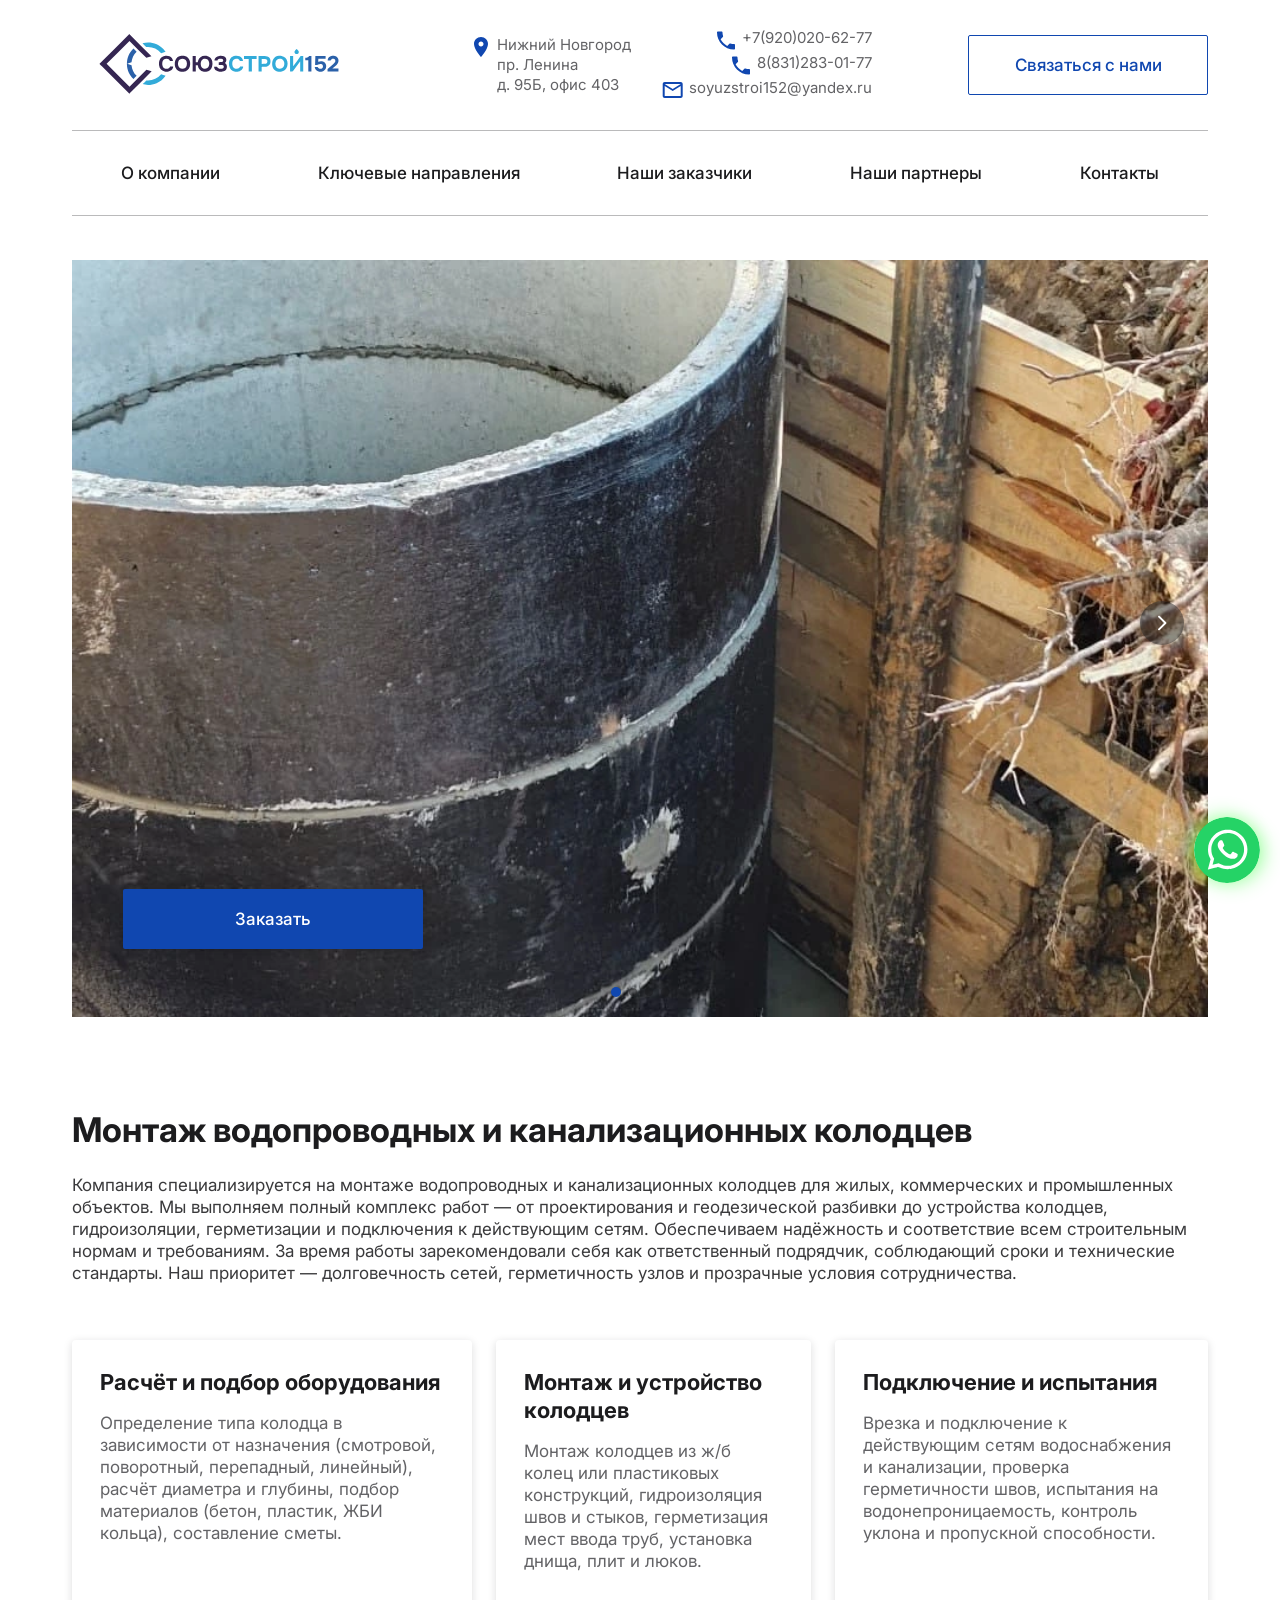
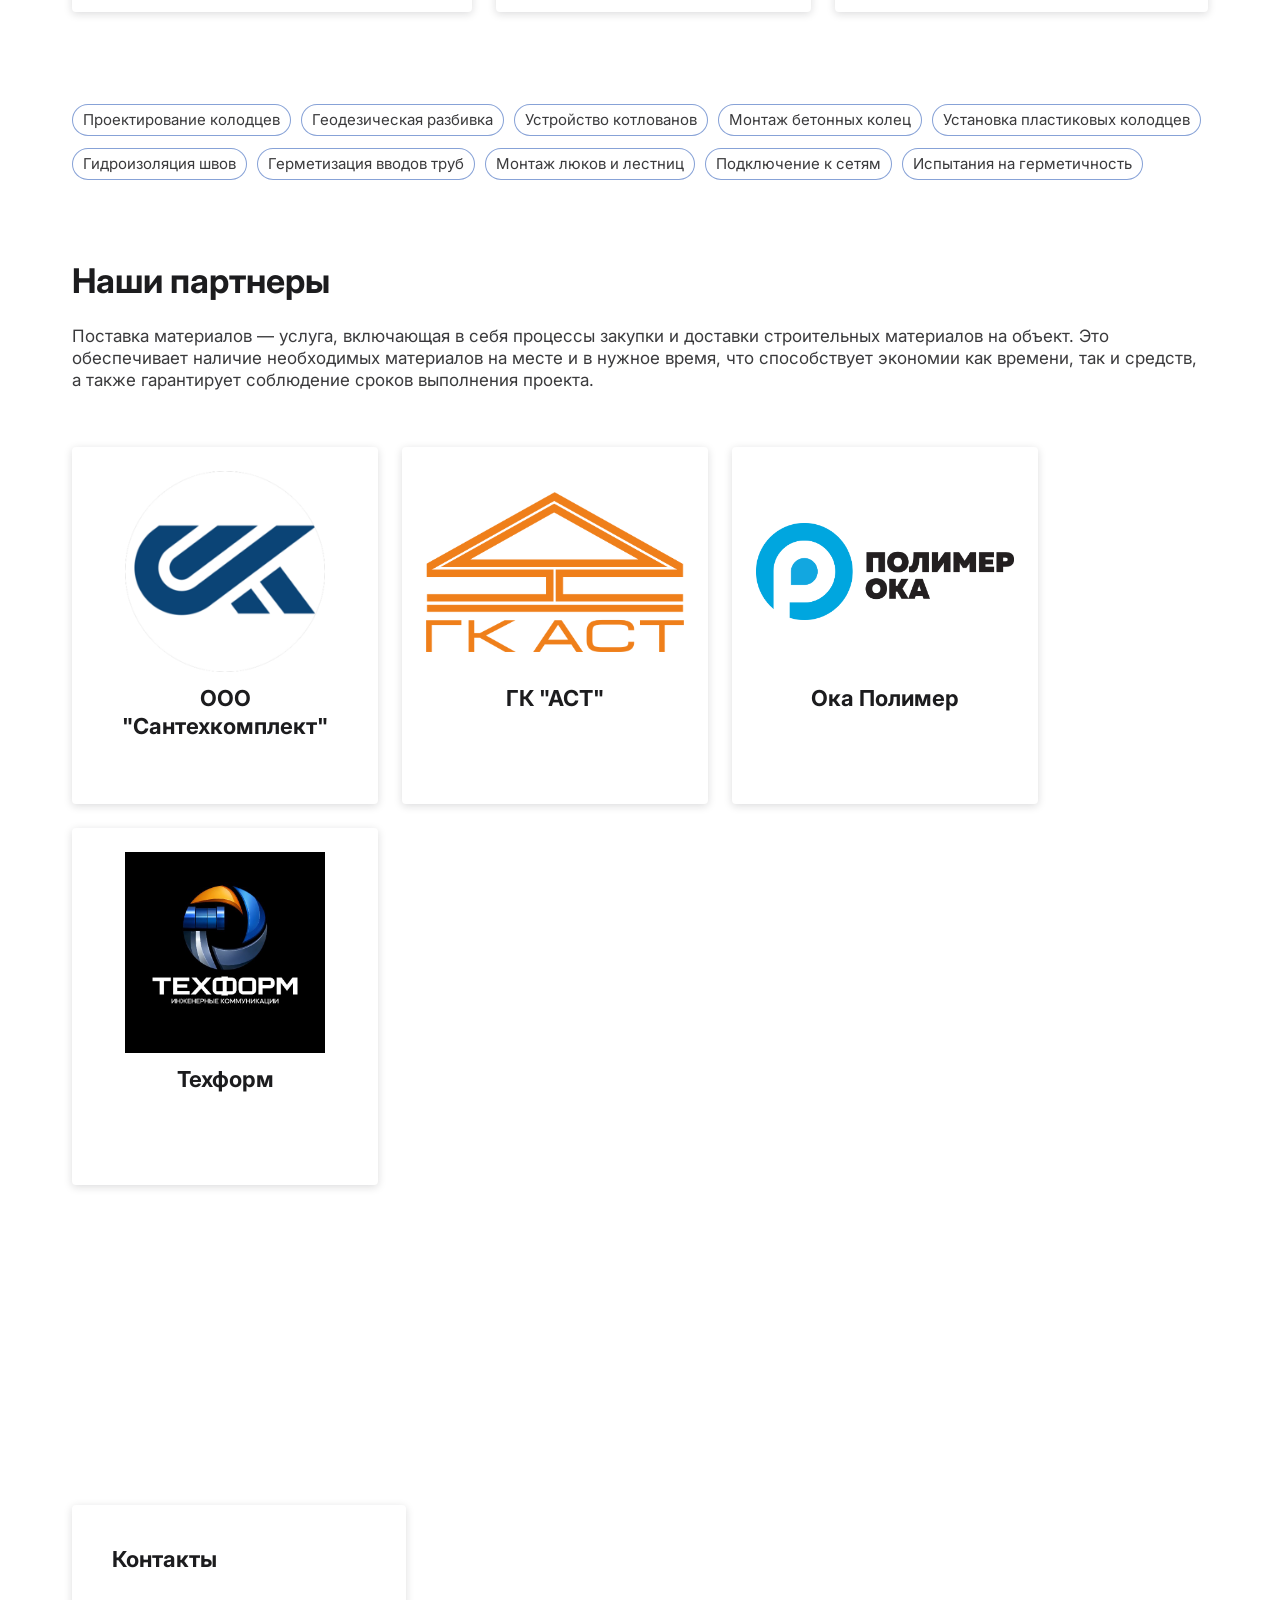
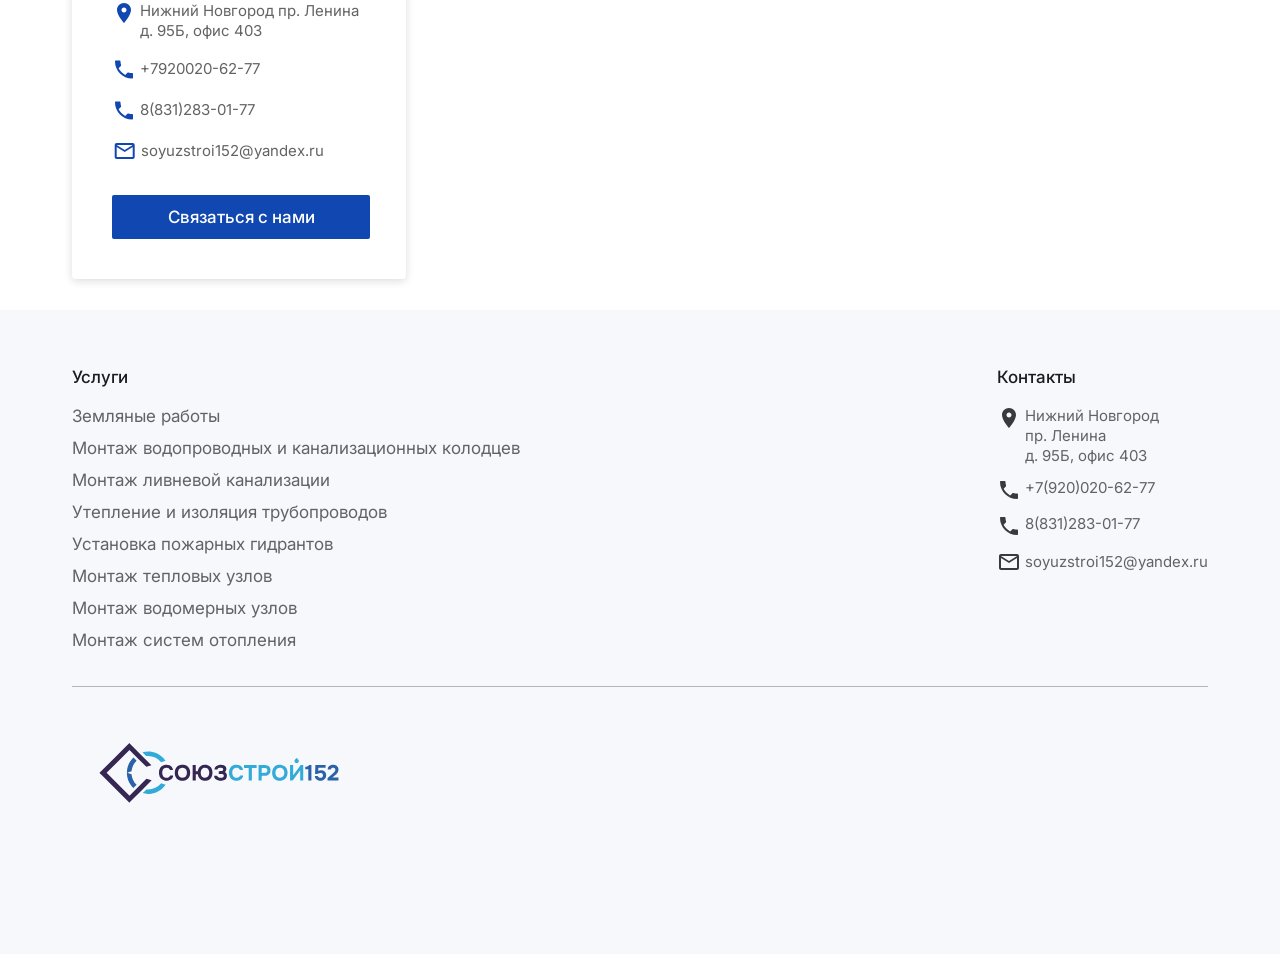
==== montazh-kolodtsev.html @ d40803de "add montazh-kolodtsev page" ====
<!DOCTYPE html>
<html lang="ru">

<head>
   <meta charset="UTF-8">
    <meta name="viewport" content="width=device-width, initial-scale=1, maximum-scale=1">
    <meta name="format-detection" content="telephone=no">

    <!-- Primary Meta Tags (для поисковых систем) -->
   <title>СоюзСтрой152 | Монтаж канализационных колодцев в Нижнем Новгороде</title>
    <meta name="description" content="Профессиональный монтаж канализационных колодцев в Нижнем Новгороде. Смотровые, поворотные, перепадные, линейные колодцы. Бетонные, пластиковые, ЖБИ изделия. Гидроизоляция, герметизация, подключение к наружной канализации. Работаем с частными и промышленными объектами. +7(920)020-62-77">    
    <meta name="robots" content="index, follow">
    <meta name="author" content="СоюзСтрой152">
    <!-- Open Graph Meta Tags -->
   <meta property="og:title" content="СоюзСтрой152 | Монтаж канализационных колодцев в Нижнем Новгороде">
    <meta property="og:description" content="Профессиональный монтаж канализационных колодцев в Нижнем Новгороде. Смотровые, поворотные, перепадные, линейные колодцы. Бетонные, пластиковые, ЖБИ изделия. Гидроизоляция, герметизация, подключение к наружной канализации. Работаем с частными и промышленными объектами. +7(920)020-62-77">    
    <meta name="robots" content="index, follow">
    <meta property="og:image" content="https://www.soyuzstroi152.ru/assets/banners/Banner7.webp">
    <meta property="og:image:alt" content="СоюзСтрой152 - Монтаж канализационных колодцев в Нижнем Новгороде">
    <meta property="og:url" content="https://www.soyuzstroi152.ru">
    <meta property="og:type" content="website">
    <meta property="og:site_name" content="СоюзСтрой152">
    <link rel="icon" href="favicon-32x32.ico" type="image/x-icon">
    <link rel="shortcut icon" href="favicon-32x32.ico" type="image/x-icon">
    <!-- Twitter Card Tags -->
    <meta name="twitter:card" content="summary_large_image">
    <meta name="twitter:title" content="СоюзСтрой152">
    <meta name="twitter:description"
        content="Профессиональный монтаж канализационных колодцев в Нижнем Новгороде. Смотровые, поворотные, перепадные, линейные колодцы. Бетонные, пластиковые, ЖБИ изделия. Гидроизоляция, герметизация, подключение к наружной канализации. Работаем с частными и промышленными объектами. +7(920)020-62-77">    
    <meta name="robots" content="index, follow">
    <meta name="twitter:image" content="https://www.soyuzstroi152.ru/assets/banners/Banner7.webp">
    <meta name="twitter:url" content="https://www.soyuzstroi152.ru">
    <!-- Yandex.Metrika counter -->
    <script type="text/javascript">
        (function(m,e,t,r,i,k,a){
            m[i]=m[i]||function(){(m[i].a=m[i].a||[]).push(arguments)};
            m[i].l=1*new Date();
            for (var j = 0; j < document.scripts.length; j++) {if (document.scripts[j].src === r) { return; }}
            k=e.createElement(t),a=e.getElementsByTagName(t)[0],k.async=1,k.src=r,a.parentNode.insertBefore(k,a)
        })(window, document,'script','https://mc.yandex.ru/metrika/tag.js?id=108718761', 'ym');

        ym(108718761, 'init', {webvisor:true, clickmap:true, ecommerce:"dataLayer", referrer: document.referrer, url: location.href, accurateTrackBounce:true, trackLinks:true});
    </script>
    <noscript>
        <div>
            <img src="https://mc.yandex.ru/watch/108718761" style="position:absolute; left:-9999px;" alt="" />
        </div>
    </noscript>
    <!-- /Yandex.Metrika counter -->


    <link rel="stylesheet" href="reset.css" />
    <link rel="stylesheet" href="styles.css" />
    <title>СоюзСтрой152 | Монтаж канализационных колодцев в Нижнем Новгороде</title>
    <script src="script.js" defer></script>
    <link rel="preconnect" href="https://fonts.googleapis.com">
    <link rel="preconnect" href="https://fonts.gstatic.com" crossorigin>
    <link href="https://fonts.googleapis.com/css2?family=Inter:wght@100..900&display=swap" rel="stylesheet">
   <link rel="manifest" href="/site.webmanifest" type="application/manifest+json">

    <link rel="stylesheet" href="components/modal/modal.css" />
    <script src="components/modal/modal.js" defer></script>
    <link rel="stylesheet" href="components/carousel/carousel.css" />
    <script src="components/carousel/carousel.js" defer></script>
    <link rel="stylesheet" href="components/accordion/accordion.css" />
    <script src="components/accordion/accordion.js" defer></script>
    <link rel="stylesheet" href="components/image/image.css" />
    <script>
    fetch('breadcrumb.json')
        .then(response => response.json())
        .then(data => {
        const script = document.createElement('script');
        script.type = 'application/ld+json';
        script.textContent = JSON.stringify(data);
        document.head.appendChild(script);
        });
    </script>
</head>

<body>
    <div class="page">
        <header class="page-header">
            <a class="logo" href="https://www.soyuzstroi152.ru">
                <img class="logo" src="assets/logo.svg" alt="logo"></a>
            <div class="contacts">
                <div class="contacts">
                    <div class="contacts-col">
                        <div class="contacts-item">
                            <img src="assets/Location.svg" alt="location">
                            <span class="contact-info">
                                Нижний Новгород<br>
                                пр. Ленина<br>
                                д. 95Б, офис 403
                            </span class="contact-info">
                        </div>
                    </div>
                    <div class="contacts-col-right" style="align-items: flex-end">
                        <div class="contacts-item">
                            <img src="assets/Phone.svg" alt="phone">
                            <span href="tel:+79200206277"  class="contact-info">
                                +7(920)020-62-77
                            </span>
                        </div>
                        <div class="contacts-item">
                            <img src="assets/Phone.svg" alt="phone">
                            <span class="contact-info">
                                8(831)283-01-77
                            </span>
                        </div>
                        <div class="contacts-item">
                            <img src="assets/Mail.svg" alt="mail">
                            <span class="contact-info">soyuzstroi152@yandex.ru</span>
                        </div>
                    </div>
                </div>
            </div>
                <a class="header-button" href="tel:+7(920)020-62-77">
                    Связаться с нами
                </a>
                <div class="burger-menu">
                    <div class="menu-toggle" onclick="toggleMenu()">
                        <img src="assets/Menu.svg" alt="burger menu">
                    </div>
                    <div class="menu-items">
                        <button class="menu-close" onclick="toggleMenu()">
                            <img src="assets/close.svg" alt="close" width="24">
                        </button>
                        <ul>
                            <li><a href="https://www.soyuzstroi152.ru/#about">О компании</a></li>
                            <li><a href="https://www.soyuzstroi152.ru/#activities">Ключевые направления</a></li>
                            <li><a href="https://www.soyuzstroi152.ru/#customers">Наши заказчики</a></li>
                            <li><a href="https://www.soyuzstroi152.ru/#friends">Наши партнеры</a></li>
                            <li><a href="https://www.soyuzstroi152.ru/#contacts">Контакты</a></li>
                        </ul>
                        <div class="contacts-col-container1">
                            <div class="contacts-item">
                                <img src="assets/Location.svg" alt="location" width="20">
                                <h5>
                                    Нижний Новгород
                                    пр. Ленина
                                    д. 95Б, офис 403
                                </h5>
                            </div>
                            <div class="contacts-item1">
                                <img src="assets/Phone.svg" alt="phone" width="20">
                                <h5>
                                    +7(920)020-62-77
                                </h5>
                            </div>
                            <div class="contacts-item1">
                                <img src="assets/Mail.svg" alt="mail" width="20">
                                <h5>soyuzstroi152@yandex.ru</h5>
                            </div>
                        </div>
                        <a class="menu-button"
                            href="tel:+7(920)020-62-77">Связаться
                            с нами</a>
                    </div>
                </div>
                <div class="overlay hidden" onclick="toggleMenu()"></div>
        </header>
        <div class="menu">
            <div class="menu-item">
               <a href="https://www.soyuzstroi152.ru/#about">О компании</a>
            </div>
            <div class="menu-item">
                <a href="https://www.soyuzstroi152.ru/#activities">Ключевые направления</a>
            </div>
            <div class="menu-item">
                <a href="https://www.soyuzstroi152.ru/#customers">Наши заказчики</a>
            </div>
            <div class="menu-item">
                <a href="https://www.soyuzstroi152.ru/#friends">Наши партнеры</a>
            </div>
            <div class="menu-item">
                <a href="https://www.soyuzstroi152.ru/#contacts">Контакты</a>
            </div>
        </div>
        <div class="carousel autoscroll">
            <div class="slides mobile-full-screen">
                <div class="slide show">
                    <div class="banner">
                        <div class="image cover 3x2 mobile:3x2">
                            <img src="assets/montazh_kolodtsev/banner1.webp"
                                srcset="assets/montazh_kolodtsev/banner1.webp 600w, assets/montazh_kolodtsev/banner1.webp"
                                sizes="(max-width: 600px) 600px, 100vw" alt="banner">
                        </div>
                        <div class="inner">
                            <div class="text">
                                <h1></h1>
                            </div>
                            <div class="buttons">
                                <button class="button1" onclick="openModal('form-modal')">Заказать</button>
                            </div>
                        </div>
                    </div>
                </div>
                <div class="slide show">
                    <div class="banner">
                        <div class="image cover 3x2 mobile:3x2">
                            <img src="assets/montazh_kolodtsev/banner2.webp"
                                srcset="assets/montazh_kolodtsev/banner2.webp 600w, assets/montazh_kolodtsev/banner2.webp"
                                sizes="(max-width: 600px) 600px, 100vw" alt="banner">
                        </div>
                        <div class="inner">
                            <div class="text">
                                <h1></h1>
                            </div>
                            <div class="buttons">
                                <button class="button1" onclick="openModal('form-modal')">Заказать</button>
                            </div>
                        </div>
                    </div>
                </div>
                <div class="slide show">
                    <div class="banner">
                        <div class="image cover 3x2 mobile:3x2">
                            <img src="assets/montazh_kolodtsev/banner4.webp"
                                srcset="assets/montazh_kolodtsev/banner4.webp 600w, assets/montazh_kolodtsev/banner4.webp"
                                sizes="(max-width: 600px) 600px, 100vw" alt="banner">
                        </div>
                        <div class="inner">
                            <div class="text">
                                <h1></h1>
                            </div>
                            <div class="buttons">
                                <button class="button1" onclick="openModal('form-modal')">Заказать</button>
                            </div>
                        </div>
                    </div>
                </div>
                <div class="slide show">
                    <div class="banner">
                        <div class="image cover 3x2 mobile:3x2">
                            <img src="assets/montazh_kolodtsev/banner5.webp"
                                srcset="assets/montazh_kolodtsev/banner5.webp 600w, assets/montazh_kolodtsev/banner5.webp"
                                sizes="(max-width: 600px) 600px, 100vw" alt="banner">
                        </div>
                        <div class="inner">
                            <div class="text">
                                <h1></h1>
                            </div>
                            <div class="buttons">
                                <button class="button1" onclick="openModal('form-modal')">Заказать</button>
                            </div>
                        </div>
                    </div>
                </div>
            </div>
            <div class="controls dark">
                <button class="prev">
                    <img src="assets/Previous.svg" alt="back">
                </button>
                <button class="next">
                    <img src="assets/Next.svg" alt="forward">
                </button>
            </div>
            <div class="indicators inside">
            </div>
        </div>
        <div class="info" id="about">
            <h2>Монтаж водопроводных и канализационных колодцев</h2>
            <p>
             Компания специализируется на монтаже водопроводных и канализационных колодцев для жилых, 
             коммерческих и промышленных объектов. Мы выполняем полный комплекс работ — от проектирования и 
             геодезической разбивки до устройства колодцев, гидроизоляции, герметизации и подключения к действующим сетям. 
             Обеспечиваем надёжность и соответствие всем строительным нормам и требованиям. 
             За время работы зарекомендовали себя как ответственный подрядчик, соблюдающий сроки и технические стандарты. 
             Наш приоритет — долговечность сетей, герметичность узлов и прозрачные условия сотрудничества.
            </p>
        </div>
        <div class="advantage-list">
            <div class="advantage-card">
                <div class="advantage-title">
                    <h3>Расчёт и подбор оборудования</h3>
                </div>
                <p style="color: #636366;">Определение типа колодца в зависимости от назначения 
                    (смотровой, поворотный, перепадный, линейный), расчёт диаметра и глубины, подбор материалов 
                    (бетон, пластик, ЖБИ кольца), составление сметы.
                </p>
            </div>
            <div class="advantage-card">
                <div class="advantage-title">
                    <h3>Монтаж и устройство колодцев</h3>
                </div>
                <p style="color: #636366;">Монтаж колодцев из ж/б колец или пластиковых конструкций, 
                    гидроизоляция швов и стыков, герметизация мест ввода труб, установка днища, плит и люков.
                </p>
            </div>
            <div class="advantage-card">
                <div class="advantage-title">
                    <h3>Подключение и испытания</h3>
                </div>
                <p style="color: #636366;">Врезка и подключение к действующим сетям водоснабжения и канализации, 
                    проверка герметичности швов, испытания на водонепроницаемость, контроль уклона и пропускной способности.
                </p>
            </div>
        </div>
        <ul class="chip-list">
            <li>Проектирование колодцев</li>
            <li>Геодезическая разбивка</li>
            <li>Устройство котлованов</li>
            <li>Монтаж бетонных колец</li>
            <li>Установка пластиковых колодцев</li>
            <li>Гидроизоляция швов</li>
            <li>Герметизация вводов труб</li>
            <li>Монтаж люков и лестниц</li>
            <li>Подключение к сетям</li>
            <li>Испытания на герметичность</li>
        </ul>
        <div class="info" id="friends">
            <h2>Наши партнеры</h2>
            <p>Поставка материалов — услуга, включающая в себя процессы закупки и доставки строительных материалов на
                объект. Это обеспечивает наличие необходимых материалов на месте и в нужное время, что способствует
                экономии
                как времени, так и средств, а также гарантирует соблюдение сроков выполнения проекта.</p>
        </div>
        <div class="card-list">
             <div class="card">
               <div class="image 9x7 mobile:3x2">
                        <img src="assets/friends/santehkomplekt.png" alt="santehkomplekt">
                    </div>
                <h3 class="card-title1">ООО "Сантехкомплект"</h3>
            </div>
            <div class="card">
               <div class="image 9x7 mobile:3x2">
                        <img src="assets/friends/ast.png" alt="gk ast">
                    </div>
                <h3 class="card-title1">ГК "АСТ"</h3>
            </div>
            <div class="card">
                <div class="image 9x7 mobile:3x2">
                    <img src="assets/friends/oka_polimer.png" alt="oka polimer">
                </div>
                <h3 class="card-title1">Ока Полимер</h3>
            </div>
            <div class="card">
                <div class="image 9x7 mobile:3x2">
                    <img src="assets/friends/tehform.jpg" alt="techform">
                </div>
                <h3 class="card-title1">Техформ</h3>
            </div>
        </div>
        <div class="contact-container">
            <h3>Контакты</h3>
            <div class="contacts-col-container">
                <div class="contacts-item">
                    <img class="contact-icon" src="assets/Location.svg" alt="location">
                    <span class="contact-info">
                        Нижний Новгород
                        пр. Ленина
                        д. 95Б, офис 403
                    </span>
                </div>
                <div class="contacts-item1">
                    <img class="contact-icon" src="assets/Phone.svg" alt="phone">
                    <span class="contact-info">+7920020-62-77</span>
                </div>
                 <div class="contacts-item1">
                    <img class="contact-icon" src="assets/Phone.svg" alt="phone">
                    <span class="contact-info">8(831)283-01-77</span>
                </div>
                <div class="contacts-item1">
                    <img class="contact-icon" src="assets/Mail.svg" alt="mail">
                    <span class="contact-info">soyuzstroi152@yandex.ru</span>
                </div>
            </div>
            <a class="button3" href="tel:+7(920)020-62-77">Связаться с нами</a>
        </div>
    </div>
    <iframe id="contacts" title="yandex-map" class="map" 
        src="https://yandex.ru/map-widget/v1/?um=constructor%3Af2e4f0c6394a9d39ff410735a6fb97b8046e6c0f4b3bfcd24cb765606fe67df3&amp;source=constructor" width="100%" height="600" frameborder="0">
    </iframe>
    <a class="whatsapp-button" aria-label="Напишите нам в Whatsapp"
        href="https://api.whatsapp.com/send/?phone=79200206277&text&type=phone_number&app_absent=0" target="_blank">
        <svg width="66" height="66" viewBox="0 0 66 66" fill="none" xmlns="http://www.w3.org/2000/svg">
            <g clip-path="url(#clip0_1654_2513)">
                <path
                    d="M29.8415 0.14176C19.529 1.21168 10.4927 6.8191 5.0013 15.5589C-2.78464 27.9339 -1.328 44.2922 8.50755 55.0687C13.9603 61.0371 20.7665 64.6078 28.9392 65.7679C30.4603 65.9871 35.5263 65.9742 37.1247 65.7679C44.5884 64.7367 51.2658 61.4238 56.3447 56.2418C58.0204 54.5402 58.3685 54.1406 59.4771 52.6711C62.7771 48.2754 64.9298 42.9129 65.7677 37.0605C65.9868 35.5394 65.9868 30.4605 65.7677 28.9394C65.2134 25.0336 64.195 21.7078 62.5837 18.4464C60.8564 14.9918 59.1033 12.5297 56.3575 9.75817C51.2658 4.60192 44.8978 1.39215 37.5759 0.309338C35.9904 0.0773069 31.4142 -0.0258181 29.8415 0.14176ZM38.0271 13.1871C49.5642 15.9328 56.1126 27.5859 52.4001 38.7492C51.4462 41.6367 49.9251 44.0472 47.6306 46.3547C44.7302 49.2679 41.5978 50.9695 37.5115 51.8332C36.39 52.0781 35.7454 52.1297 33.7732 52.1297C30.5118 52.1425 28.4751 51.7172 25.6005 50.4539C24.8915 50.1445 24.2212 49.8867 24.1052 49.8867C24.0021 49.8867 21.656 50.4925 18.8845 51.2273C16.1259 51.9492 13.8443 52.5422 13.8314 52.5293C13.8056 52.5164 14.4243 50.2218 15.1849 47.4375L16.5771 42.3586L15.9712 41.1211C14.6048 38.3496 13.999 35.707 13.999 32.4843C14.0118 26.9672 15.9583 22.2879 19.8513 18.4336C22.9064 15.4043 26.7736 13.5222 31.2595 12.839C31.4786 12.8132 32.7806 12.8004 34.1599 12.8261C36.2997 12.8648 36.8798 12.9164 38.0271 13.1871Z"
                    fill="#25D366" />
                <path
                    d="M32.2908 16.1391C25.9744 16.5902 20.1994 21.102 18.1756 27.1734C17.5311 29.1328 17.3506 30.293 17.3506 32.4844C17.3506 35.823 17.9822 38.0531 19.8643 41.3273L20.1607 41.8688L19.3615 44.7949C18.9232 46.4063 18.5752 47.7598 18.6139 47.7855C18.6396 47.8113 20.0061 47.4762 21.6561 47.0508L24.6596 46.2516L26.2193 47.0379C28.7846 48.3141 31.0146 48.8555 33.7861 48.8555C40.7084 48.8555 47.0377 44.2922 49.2291 37.6922C49.8865 35.6941 50.0541 34.6758 50.0541 32.4844C50.0541 30.9117 49.9896 30.2027 49.7705 29.1328C48.3654 22.5457 43.1834 17.4926 36.6092 16.3195C35.2041 16.0746 33.9021 16.023 32.2908 16.1391ZM28.385 23.6285C28.7975 24.0926 30.4604 28.2047 30.3701 28.5527C30.3314 28.7074 29.9447 29.2875 29.5193 29.8547C29.0939 30.409 28.7459 30.9504 28.7459 31.0664C28.7459 31.3113 29.7771 32.8453 30.5764 33.7863C31.44 34.8047 33.0771 36.0422 34.4564 36.7512C36.1967 37.6148 36.2869 37.6148 37.2795 36.3902C38.517 34.882 38.633 34.7789 38.9682 34.8691C39.3549 34.9852 43.0416 36.7125 43.4283 36.9574C43.7119 37.1379 43.7248 37.2152 43.6604 38.0145C43.6217 38.4914 43.4928 39.123 43.3768 39.4195C43.1061 40.0898 42.1264 40.9922 41.1467 41.4691C40.4635 41.8043 40.2959 41.8301 38.865 41.8301C37.4342 41.8301 37.2279 41.7914 36.0936 41.3918C34.2244 40.7215 33.0643 40.1672 31.6592 39.2262C28.9521 37.4215 25.7424 33.7992 24.4275 31.0535C23.8604 29.8547 23.6799 28.9523 23.7443 27.5859C23.8088 26.3098 24.1311 25.4719 24.9818 24.4148C25.6779 23.5641 26.142 23.3449 27.2377 23.332C27.9982 23.332 28.1529 23.3707 28.385 23.6285Z"
                    fill="#25D366" />
            </g>
            <defs>
                <clipPath id="clip0_1654_2513">
                    <rect width="66" height="66" rx="33" fill="white" />
                </clipPath>
            </defs>
        </svg>
    </a>
    <footer>
        <div class="page">
            <div class="footer-container">
                <div class="footer-items">
                    <h4 class="link-heading">Услуги</h4>
                    <a class="links" href="https://www.soyuzstroi152.ru/zemlyanie-raboti">Земляные работы</a>
                    <a class="links" href="https://www.soyuzstroi152.ru/montazh-kolodtsev">Монтаж водопроводных и канализационных колодцев</a>
                    <a class="links" href="https://www.soyuzstroi152.ru/montazh-livnevoi-kanalizacii">Монтаж ливневой канализации</a>
                    <a class="links" href="https://www.soyuzstroi152.ru/uteplenie-i-izolyacia">Утепление и изоляция трубопроводов</a>
                    <a class="links" href="https://www.soyuzstroi152.ru/ustanovka-pozharnih-gidrantov">Установка пожарных гидрантов</a>
                    <a class="links" href="https://www.soyuzstroi152.ru/">Монтаж тепловых узлов</a>
                    <a class="links" href="https://www.soyuzstroi152.ru/">Монтаж водомерных узлов</a>
                    <a class="links" href="https://www.soyuzstroi152.ru/">Монтаж систем отопления</a>
                </div>
                <div class="footer-items">
                    <h4 class="link-heading">Контакты</h4>
                    <div class="item">
                        <img src="assets/location-footer.svg" alt="location">
                        <span class="contact-info">Нижний Новгород<br>
                            пр. Ленина<br>
                            д. 95Б, офис 403
                        </span>
                    </div>
                    <div class="item">
                        <img src="assets/phone-footer.svg" alt="phone">
                        <span class="contact-info">+7(920)020-62-77 </span>
                    </div>
                    <div class="item">
                        <img src="assets/phone-footer.svg" alt="phone">
                        <span class="contact-info">8(831)283-01-77</span>
                    </div>
                    <div class="item">
                        <div id="mail">
                            <img src="assets/mail-footer.svg" alt="mail">
                            <span class="contact-info">soyuzstroi152@yandex.ru</span>
                        </div>
                    </div>
                </div>
            </div>
            <hr>
            <div class="footer-container" style="align-items: center;">
                <div class="logo"><img src="assets/logo.svg" alt="logo"></div>
                <!-- <div id="social-networks">
                    <a class="social-network" href="https://www.instagram.com/soyuzstroi152/" target="_blank">
                        <img src="assets/instagram.svg" alt="instagram">
                    </a>
                    <a class="social-network"
                        href="https://api.whatsapp.com/send/?phone=79992099988&text&type=phone_number&app_absent=0"
                        target="_blank">
                        <img src="assets/whatsapp.svg" alt="whatsapp">
                    </a>
                    <a class="social-network" href="https://t.me/soyuzstroi152" target="_blank">
                        <img src="assets/tg.svg" alt="telegram">
                    </a>
                </div> -->
            </div>
            <div class="footer-container-mob">
                <div class="accordion">
                    <div class="accordion-section">
                        <h4 class="accordion-title">Ключевые направления</h4>
                        <div class="accordion-content">
                            <a class="links" href="https://www.soyuzstroi152.ru/">Наружные инженерные сети</a>
                            <a class="links" href="https://www.soyuzstroi152.ru/">Внутренние инженерные системы</a>
                            <a class="links" href="https://www.soyuzstroi152.ru/">Проектирование</a>
                            <a class="links" href="https://www.soyuzstroi152.ru/">Теплоизоляция и защита трубопроводов</a>
                        </div>
                    </div>
                    <div class="accordion-section">
                        <h4 class="accordion-title">Наши партнеры</h4>
                        <div class="accordion-content">
                            <a class="links" href="https://www.soyuzstroi152.ru/">ООO "Сантехкомплект"</a>
                            <a class="links" href="https://www.soyuzstroi152.ru/">ГK "АСТ"</a>
                            <a class="links" href="https://www.soyuzstroi152.ru/">Ока Полимер</a>
                            <a class="links" href="https://www.soyuzstroi152.ru/">Техформ"</a>
                        </div>
                    </div>
                    <div class="accordion-section">
                        <h4 class="accordion-title">Услуги</h4>
                        <div class="accordion-content">
                            <a class="links" href="https://www.soyuzstroi152.ru/zemlyanie-raboti">Земляные работы</a>
                            <a class="links" href="https://www.soyuzstroi152.ru/montazh-kolodtsev">Монтаж водопроводных и канализационных колодцев</a>
                            <a class="links" href="https://www.soyuzstroi152.ru/montazh-livnevoi-kanalizacii">Монтаж ливневой канализации</a>
                            <a class="links" href="https://www.soyuzstroi152.ru/uteplenie-i-izolyacia">Утепление и изоляция трубопроводов</a>
                            <a class="links" href="https://www.soyuzstroi152.ru/ustanovka-pozharnih-gidrantov">Установка пожарных гидрантов</a>
                            <a class="links" href="https://www.soyuzstroi152.ru/">Монтаж тепловых узлов</a>
                            <a class="links" href="https://www.soyuzstroi152.ru/">Монтаж водомерных узлов</a>
                            <a class="links" href="https://www.soyuzstroi152.ru/">Монтаж систем отопления</a>
                        </div>
                    </div>
                    <h4 class="link-heading">Контакты</h4>
                    <div class="item">
                        <img src="assets/location-footer.svg" alt="location" width="20">
                        <span class="contact-info">Нижний Новгород
                            пр. Ленина
                            д. 95Б, офис 403</span>
                    </div>
                    <div class="item">
                        <img src="assets/phone-footer.svg" alt="phone" width="20">
                        <span class="contact-info">+7-920-020-62-77
                            (Отдел логистики)</span>
                    </div>
                    <div class="item">
                        <img src="assets/phone-footer.svg" alt="phone" width="20">
                        <span class="contact-info">+7-920-020-62-77
                            (Отдел спецтехники)</span>
                    </div>
                    <div class="item">
                        <div id="mail">
                            <img src="assets/mail-footer.svg" alt="mail" width="20">
                            <span class="contact-info">soyuzstroi152@yandex.ru</span>
                        </div>
                    </div>
                </div>
            </div>
            <div class="footer-container-mob1" style="align-items: center;">
                <img class="logo" src="assets/logo.svg" alt="logo">
                <div id="social-networks">
                    <!-- <a class="social-network" href="https://www.instagram.com/speclg/" target="_blank">
                        <img src="assets/instagram.svg" alt="instagram" width="40">
                    </a> -->
                    <a class="social-network"
                        href="https://api.whatsapp.com/send/?phone=79200206277&text&type=phone_number&app_absent=0"
                        target="_blank">
                        <img src="assets/whatsapp.svg" alt="whatsapp" width="40">
                    </a>
                    <!-- <a class="social-network" href="https://t.me/tk_speclogistika" target="_blank">
                        <img src="assets/tg.svg" alt="telegram" width="40">
                    </a> -->
                </div>
            </div>
    </footer>
    <div class="modal-overlay" id="form-modal">
        <div class="modal">
            <button class="modal-close x">
                <img id="close" src="assets/close.svg" alt="close button">
            </button>
            <form class="modal-content" id="contact-form" action="https://formspree.io/f/xqewdepk"
            method="POST">
                <h3 class="modal-heading1">Оставьте заявку на расчет</h3>
                <h4 class="modal-heading2">Мы рассчитаем стоимость услуг и перезвоним Вам.</h4>
                <div class="modal-item">
                    <label>Услуга</label>
                    <input type="text" name="service">
                </div>
                <div class="modal-item">
                    <label>Ваше имя</label>
                    <input type="text" name="username" placeholder="Иванов Иван" required>
                </div>
                <div class="modal-item">
                    <label>Номер телефона</label>
                    <input type="tel" id="phone" name="phone" required
                        pattern="\+?\d{1,3}?\s?\(?\d{3}\)?\s?\d{3}[-\s]?\d{2}[-\s]?\d{2}"
                        placeholder="+7(920)-020-62-77">
                </div>
                <div class="modal-item">
                    <label>Комментарий</label>
                    <textarea name="comment" rows="3" placeholder="Параметры и описание работ"></textarea>
                </div>
                <label class="modal-item" id="modal-item">
                    <input type="checkbox" class="checkbox" required>
                    <span id="checkbox-text">Отправляя заявку, вы даете согласие на обработку
                        персональных данных</span>
                </label>
                <button class="submit-button" type="submit">Рассчитать</button>
            </form>
        </div>
    </div>
    <div class="modal-overlay" id="success-modal">
        <div class="modal">
            <button class="modal-close x">
                <img id="close" src="assets/close.svg" alt="close">
            </button>
            <div class="modal-content" id="modal-content">
                <h3 class="modal-heading1" id="modal-heading1">Заявка успешно отправлена</h3>
                <p class="modal-heading2" id="modal-heading2">Мы получили вашу заявку. Наш менеджер свяжется с вами в
                    ближайшее время.</p>
                <button class="submit-button x">Закрыть</button>
            </div>
        </div>
    </div>

</body>

</html>
---- styles.css ----
html {
    -webkit-text-size-adjust: 100%; /* Prevent font scaling in landscape */
}

body {
    font-family: 'Inter';
    font-style: normal;
    font-weight: 400;
    font-size: 17px;
    line-height: 22px;
    color: #3A3A3C;
}

h1 {
    font-weight: 700;
    font-size: 56px;
    line-height: 64px;
}

h2 {
    font-weight: 700;
    font-size: 34px;
    line-height: 41px;
    color: #1C1C1E;
}

h3 {
    font-weight: 700;
    font-size: 22px;
    line-height: 28px;
    color: #1C1C1E;
}

h4 {
    font-weight: 500;
    font-size: 17px;
    line-height: 22px;
    color: #1C1C1E;
}

h5 {
    font-weight: 400;
    font-size: 15px;
    line-height: 20px;
    color: #636366;
}

.page {
    max-width: 1440px;
    min-width: 1200px;
    width: 100%;
    margin: 0 auto 100px;
    padding: 0 72px;
}

.page-header {
    display: flex;
    padding-top: 28px;
    align-items: center;
    padding-bottom: 28px;
    justify-content: center
}

.contacts {
    flex: 1;
    display: flex;
    justify-content: space-around;
    padding: 0 5% 0 5%;
    align-items: center;
}

.contact-info, .equipment-info {
    color: #636366;
    font-size: 15px;
    line-height: 20px;
}

.contacts-col-right {
    display: flex;
    flex-direction: column;
}

.contacts-item {
    display: flex;
    align-items: flex-start;
    gap: 4px;
}

.contacts-item1 {
    display: flex;
    align-items: center;
    gap: 4px;
    padding-top: 7px;
}

.header-button {
    justify-content: center;
    color: #1047B0;
    border: 1.5px solid #1047B0;
    width: 240px;
    height: 60px;
    border-radius: 2px;
    background: white;
    transition: color 180ms ease-in-out, border 180ms ease-in-out;
}

.header-button:hover {
    color: #FFFFFF;
    background: #1859D7;
    border: 1px solid #1859D7;
    cursor: pointer;
}

.burger-menu {
    display: none;
}

.menu-items {
    display: none;
}


.menu {
    flex: 1;
    display: flex;
    padding: 12px 0;
    justify-content: space-between;
    border-width: 0.5px 0px;
    border-style: solid;
    border-color: rgba(28, 28, 30, 0.3);
    box-sizing: border-box;
}

a {
    display: flex;
    align-items: center;
    height: 60px;
    font-weight: 500;
    color: #1C1C1E;
    transition: color 80ms ease-in-out;
    cursor: pointer;
    text-decoration: none;
}

a:hover {
    color: #1859D7;
}

.menu-item {
    display: flex;
    flex-direction: row;
    justify-content: center;
    align-items: center;
    gap: 4px;
    margin: 0 auto;
    height: 60px;

}

.banner {
    position: relative;
    width: 100%;
    margin-top: 32px;
   
}

.banner .inner {
    position: absolute;
    top: 0;
    left: 0;
    right: 0;
    bottom: 0;
    padding: 4.5% 4.5% 6%;
    display: flex;
    justify-content: space-between;
    flex-direction: column;
}

.text {
    font-weight: 700;
    font-size: 56px;
    line-height: 64px;
    color: #FFFFFF;
    text-shadow: 0px 4px 4px rgba(28, 28, 30, 0.15);

}

#text {
    color: #1C1C1E;
}

.buttons {
    display: flex;
    flex-direction: row;
    align-items: flex-start;
    padding: 0px;
    gap: 18px;
    font-weight: 500;
}


.button1 {
    display: flex;
    flex-direction: row;
    justify-content: center;
    align-items: center;
    gap: 12px;
    width: 300px;
    height: 60px;
    color: #FFFFFF;
    background: #1047B0;
    box-shadow: 0px 2px 8px rgba(17, 17, 30, 0.15);
    border-radius: 2px;
    cursor: pointer;
    transition: color 180ms ease-in-out;
}

.button1:hover {
    color: #FFFFFF;
    background: #1859D7;
}

.button2 {
    display: flex;
    flex-direction: row;
    justify-content: center;
    align-items: center;
    gap: 12px;
    width: 300px;
    height: 60px;
    color: #3A3A3C;
    background: #FFFFFF;
    box-shadow: 0px 2px 8px rgba(17, 17, 30, 0.15);
    border-radius: 2px;
    cursor: pointer;
    transition: color 180ms ease-in-out;
}

.button2:hover {
    color: #FFFFFF;
    background: #1859D7;
}

.controls.dark .next {
    margin-right: 24px;
}

.controls.dark .prev {
    margin-left: 24px;
}

.info {
    display: flex;
    flex-direction: column;
    margin: 80px 0 56px;
    gap: 24px;
}

.heading {
    margin-bottom: 40px;
}

.advantage-list {
    display: flex;
    justify-content: space-between;
    gap: 24px;
    margin: 0 0 80px;
}

.advantage-card {
    display: flex;
    flex-direction: column;
    gap: 16px;

    padding: 28px 28px 40px 28px;
    background: #FFFFFF;
    box-shadow: 0px 2px 8px rgba(17, 17, 30, 0.15);
    border-radius: 4px;
}

.advantage-title {
    display: flex;
    flex-direction: row;
    align-items: center;
    gap: 12px;
}

.chip-list {
    margin-bottom: 28px;
}

.chip-list li {
    display: inline-block;
    padding: 5px 10px;
    background-color: #FFFFFF;
    font-size: 15px;
    border: 0.5px solid rgba(16, 71, 176, 0.5);
    border-radius: 21px;
    margin-right: 5px;
    margin-top: 12px;
    gap: 12px;
    font-weight: 400;
    font-size: 15px;
    line-height: 20px;
    color: #3A3A3C;
}

.card-list {
    display: flex;
    flex-direction: row;
    flex-wrap: wrap;
    align-items: flex-start;
    align-content: flex-start;
    padding: 0px;
    gap: 24px;
    margin: 0 0 120px;
}

.card {
    width: 306px;
    background: #FFFFFF;
    box-shadow: 0px 2px 8px rgba(17, 17, 30, 0.15);
    border-radius: 4px;
    padding: 24px 24px 32px 24px;
}

.image-card {
    width: 100%;
    height: 145px;
}

.card-title {
    padding: 12px 0;
}

.card-title1 {
    text-align: center;
    padding: 12px 0 24px;
    height: 100px;
}

.card-description {
    padding-bottom: 24px;
    height: 106px;
    font-size: 15px;
    color: #636366;
}

#card-list {
    margin: 32px 0 112px;
}

.card-info {
    display: flex;
    justify-content: space-between;
    flex-direction: row;
    align-items: flex-end;
    padding-bottom: 8px;
}

sup {
    vertical-align: super;
    font-size: smaller;
}

.card-equipment {
    width: 636px;
    height: 299px;
    padding: 32px 24px;
    background: #FFFFFF;
    box-shadow: 0px 2px 8px rgba(17, 17, 30, 0.15);
    border-radius: 4px;
    display: flex;
    gap: 20px;
}

.card-equipment .card-image {
    flex: 1 0 180px;
}

.card-links {
    display: inline-flex;
    flex-wrap: wrap;
    margin: 16px 0 4px;
}

.card-links a {
    color: #1047B0;
    height: 17px;
    margin: 0 12px 12px 0;
    font-size: 15px;
    transition: color 180ms ease-in-out;
}

.card-links a:hover {
    color: #1859D7;
}

.card-content {
    height: 186px;
}

.trawl-card {    
    width: 416px;
    background: #FFFFFF;
    box-shadow: 0px 2px 8px rgba(17, 17, 30, 0.15);
    border-radius: 4px;
    padding: 40px 40px 48px;
}

.tag-list {
    display: flex;
    flex-direction: row;
    flex-wrap: wrap;
    align-items: flex-start;
    gap: 8px;
    padding: 8px 0 20px;
}

.tag-list li {
    display: inline-block;
    padding: 3px 10px 4px;
    flex-direction: row;
    justify-content: center;
    align-items: center;
    padding: 3px 12px 4px;
    gap: 8px;
    background: rgba(16, 71, 176, 0.2);
    border-radius: 19px;
    font-weight: 500;
    font-size: 15px;
    line-height: 20px;
    color: #1047B0;
}

.price {
    font-weight: 500;
    font-size: 17px;
    line-height: 22px;
    color: #1047B0;
    padding-bottom: 12px;
}

.button3 {
    justify-content: center;
    width: 258px;
    height: 44px;
    color: #FFFFFF;
    background: #1047B0;
    border-radius: 2px;
    transition: color 180ms ease-in-out;
    cursor: pointer;
}

.button3:hover {
    color: #FFFFFF;
    background: #1859D7;
}

.button4 {
    padding: 8px 24px;
    width: 258px;
    height: 44px;
    color: #1047B0;
    border: 1.5px solid #1047B0;
    background: #FFFFFF;
    border-radius: 2px;
    transition: color 180ms ease-in-out;
    cursor: pointer;
}

.button4:hover {
    color: #FFFFFF;
    background: #1859D7;
}

.tags-list {
    display: flex;
    flex-direction: row;
    align-items: center;
    gap: 16px;
    margin: 32px 0 20px;
}

.tags-list li.tag {
    display: flex;
    align-items: center;
   
    gap: 8px;
    padding: 10px 24px;
    font-weight: 500;
    color: #78b200;
    border: 0.5px solid rgba(28, 28, 30, 0.3);
    border-radius: 4px;
    cursor: pointer;
    height: 44px;
    transition: color 180ms ease-in-out, border 180ms ease-in-out;
}

.tags-list li:hover {
    border: 0.5px solid #1859D7;
}

#all-reviews {
    color: #1047B0;
}


#rating {
    display: flex;
    align-items: center;
    gap: 20px;
}

.rating-items {
    display: flex;
    align-items: center;
    gap: 12px;
}

.review {
    display: flex;
    justify-content: space-between;
    flex-direction: row;
    align-items: center;
    margin: 0 0 4px;
}

.star {
    height: 24px;
}

.card-review {
    width: 636px;
    height: 280px;
    padding: 28px;
    background: #FFFFFF;
    box-shadow: 0px 2px 8px rgba(17, 17, 30, 0.15);
    border-radius: 4px;
}

.card-name {
    display: flex;
    flex-direction: row;
    align-items: center;
    gap: 12px;
    font-size: 17px;
    color: #1C1C1E;
    font-weight: 500;
    margin-bottom: 4px;
}

.user-pic {
    width: 32px;
    height: 32px;
    border-radius: 20px;
}

.comment-container {
    margin-left: 44px;
}

.date {
    font-size: 15px;
    font-weight: 400;
    color: #636366;
}

.card-rating {
    display: flex;
    flex-direction: row;
    align-items: center;
    gap: 8px;
    margin: 4px 0 12px;
}

.card-rating-mob {
    display: none;
}

.review-name {
    color: #3A3A3C;
}

.comment-items {
    display: flex;
    flex-direction: column;
    gap: 4px;
}

.comment-heading {
    font-weight: 500;
    color: #3A3A3C;
}

.comment {
    color: #636366;
    line-height: 22px;
    height: 66px;
    max-height: 66px;
}

.link {
    text-decoration-line: underline;
    font-weight: 400;
    color: #1047B0;
}

.contact-container {
    position: absolute;
    margin-top: 200px;
    padding: 40px;
    width: 334px;
    background: #FFFFFF;
    box-shadow: 0px 2px 8px rgba(17, 17, 30, 0.15);
    border-radius: 4px;
}

.contacts-col-container {
    gap: 9px;
    display: flex;
    flex-direction: column;
    margin: 28px 0 32px;
}

.map {
    width: 100%;
    height: 600px;
}

@keyframes pulse {
    0% {
        transform: scale(1);
    }

    50% {
        transform: scale(1.02);
    }

    100% {
        transform: scale(1);
    }
}

.phone {
    display: flex;
    position: fixed;
    bottom: 96px;
    right: 20px;  
    height: 48px;
    flex-direction: row;
    justify-content: center;
    align-items: center;
    padding: 0 20px;
    color: #FFFFFF;
    background-color: #24D366;
    box-shadow: 4px 4px 20px rgba(0, 255, 9, 0.3), -4px -4px 20px rgba(0, 255, 9, 0.3);
    border-radius: 32px;
}

.phone:hover {
    animation: pulse 0.6s infinite;
}

.phone a {
    color: #FFFFFF;
    font-weight: 600;
    height: 24px;
    display: flex;
    align-items: center;
}

.whatsapp-button {
    position: fixed;
    bottom: 20px;
    right: 20px;
    background: #FFFFFF;
    box-shadow: 4px 4px 20px rgba(0, 255, 9, 0.3), -4px -4px 20px rgba(0, 255, 9, 0.3);
    border-radius: 50%;
    cursor: pointer;
    transition: all 300ms ease-in-out;
}

.whatsapp-button:hover {
    animation: pulse 0.6s infinite;
}

footer {
    display: flex;
    background-color: #F6F8FC;
}

.footer-container {
    display: flex;
    flex-direction: row;
    justify-content: space-between;
}

.footer-container-mob {
    display: none;
}

.footer-container-mob1 {
    display: none;
}

.link-heading {
    height: 28px;
    margin-top: 56px;
    margin-bottom: 8px;
}

.links {
    height: 28px;
    color: #636366;
    font-weight: 400;
    margin-top: 4px;
    text-decoration: none;
}

.item {
    display: flex;
    flex-direction: row;
    gap: 4px;
    margin-top: 12px;
    align-items: flex-start;
}

#mail {
    display: flex;
    flex-direction: row;
    align-items: center;
    gap: 4px;
}

hr {
    border: none;
    border-top: 0.5px solid rgba(28, 28, 30, 0.3);
    margin: 32px 0 12px;
}

#social-networks {
    display: flex;
    flex-direction: row;
    align-items: center;
    gap: 12px;
}

.social-network {
    background-color: #F6F8FC;
    cursor: pointer;
}

.icon {
    flex-shrink: 0;
}

/* for .slides */
.no-scrollbar {
    overflow-y: auto;
    /* Позволяет вертикальную прокрутку */
    scrollbar-width: none;
    /* Скрывает полосу прокрутки в Firefox */
}

.no-scrollbar::-webkit-scrollbar {
    display: none;
    /* Скрывает полосу прокрутки в Chrome и Safari */
}


@media (max-width: 1200px) {
    .page {
        min-width: 900px;
        width: 100%;
        margin: 0 auto 20px;
        padding: 0 40px;
    }

    .page-header {
        display: flex;
        padding: 28px 0 0 0;
        align-items: center;
        justify-content: space-between;
    }

    h1 {
        font-size: 42px;
        line-height: 50px;
    }

    .contacts {
        display: none;
    }

    .header-button {
        display: none;
    }

    header {
        position: relative;
    }

    .burger-menu {
        display: flex;
        align-items: center;
    }

    .menu-toggle {
        cursor: pointer;
        font-size: 24px;
    }

    .menu-close {
        background: #FFFFFF;
        padding: 44px;
        margin-left: auto;
        margin-right: 0;
    }

    .menu-items {
        position: fixed;
        top: 0;
        right: -100%;
        width: 35%;
        height: 100%;
        background-color: white;
        box-shadow: -2px 0 5px rgba(0, 0, 0, 0.5);
        transition: right 400ms ease-in-out;
        display: flex;
        z-index: 2;
        flex-direction: column;
        align-items: flex-start;
    }

    .menu-items ul {
        list-style-type: none;
        padding: 0;
        margin: 28px 36px 0;
        width: calc(100% - 72px);
    }

    .menu-items li {
        width: 100%;
    }

    .menu-items a {
        padding: 12px;
        width: 100%;
        text-align: left;
        border-bottom: 0.5px solid #BBBBBB;
    }

    .overlay {
        display: block;
        position: fixed;
        top: 0;
        left: 0;
        width: 100%;
        height: 100%;
        opacity: 0;
        background: rgba(0, 0, 0, 0.5);
        transition: all 400ms ease-in-out;
        z-index: 1;
    }

    .overlay.hidden {
        display: none;
    }

    .overlay.active {
        opacity: 1;
    }

    .menu-button {
        padding: 10px 20px;
        width: calc(100% - 72px);
        background-color: #FFFFFF;
        color: #1047B0;
        border: 1px solid #1047B0;
        border-radius: 2px;
        align-self: center;
        height: 60px;
    }

    .contacts-col-container1 {
        margin: 32px 36px 24px;
    }

    .menu-items.active {
        right: 0;
        z-index: 2;
    }

    .menu {
        display: none;
    }

    .text {
        font-size: 40px;
        line-height: 48px;
        width: 100%;
    }

    .advantage-list {
        display: flex;
        flex-wrap: wrap;
        margin: 0 0 96px;
    }

    .heading {
        margin-bottom: 32px;
    }

    .advantage-card {
        width: 100%;
    }

    .chip-list {
        display: none;
    }

    .card-equipment {
        width: 100%;
        height: 100%;
    }

    .contact-container {
        margin-top: 120px;
    }

    footer {
        display: flex;
    }

    .footer-container {
        display: none;
    }

    .footer-container-mob {
        display: block;
        margin-top: 12px;
    }

    .link-heading {
        margin-top: 24px;
    }

    .icon {
        flex-shrink: 0;
    }

    hr {
        display: none;
    }

    .social-networks {
        gap: 12px;
    }

    .item {
        align-items: flex-start;
    }

    .footer-container-mob1 {
        display: flex;
        justify-content: space-between;
        margin: 20px 20px 80px;
        padding-top: 12px;
        border-top: 0.5px solid #B5B6B9;
    }
}

@media (max-width: 899px) {
    .page {
        min-width: 601px;
        width: 100%;
        margin: 0 auto 20px;
        padding: 0 40px;
    }

    body {
        font-size: 14px;
        line-height: 19px;
    }

    h2 {
        font-weight: 700;
        font-size: 20px;
        line-height: 24px;
    }

    h3 {
        font-size: 17px;
        line-height: 22px;
    }

    h4 {
        font-size: 14px;
        line-height: 17px;
    }

    h5 {
        font-weight: 400;
        font-size: 13px;
        line-height: 16px;
    }


    h1 {
        font-size: 28px;
        line-height: 34px;
    }

    .contact-info, .equipment-info {
        font-size: 13px;
        line-height: 16px;
    }

    .button1, .button2 {
      height: 48px;  
      width: 220px
    }

    .menu-items {
        width: 50%;
    }

    .menu-button {
        height: 48px;
    }

    .advantage-icon {
        width: 20px;
    }

    #rating-icon {
        width: 88px;
    }

    .contact-icon {
        width: 20px;
    }

    .controls.external, .controls.dark  {
        display: none;
    }

    #social-networks {
        gap: 8px;
    }

    .info {
        margin: 48px 0;
        gap: 20px;
    }

    .advantage-list {
        gap: 16px;
        margin: 0 0 72px;
    }

    .card-list {
        gap: 16px;
        margin: 0 0 120px;
    }

    .contact-container {
        margin-top: 120px;
    }

    .logo {
        height: 60px;
    }

    .menu-close {
        padding: 48px 44px 32px;
    }

}

@media (max-width: 600px) {

    h1 {
        font-size: 26px;
        line-height: 30px;
    }

    .page {
        min-width: 375px;
        padding: 0;
        margin: 0;
    }

    .page-header {
        display: flex;
        padding: 12px 20px;
        background: #FFFFFF;
        align-items: center;
        width: 100%;
        justify-content: space-between;
    }

    .menu-items {
        width: 75%;
    }
    
    .menu-items ul {
        margin: 28px 28px 0;
        width: calc(100% - 48px);
    }

    .menu-close {
        padding: 24px;
    }

    .contacts-col-container1 {
        margin: 24px;
    }

    .logo {
        height: 84px;
        cursor: pointer;
    }

    .banner {
        margin-top: 0;
    }

    .banner .inner {
        padding: 7% 20px 9%;
    }

    .buttons {
        gap: 8px;
        font-weight: 400;
        font-size: 14px;
    }

    .button1, .button2, .button4 {
        width: 100%;
        height: 44px;
    }

    .menu-button {
        height: 44px;
        width: calc(100% - 48px);
    }

    .info {
        margin: 30px 20px 36px;
        gap: 12px;
    }

    .heading {
        margin: 0 20px 24px;
    }

    .advantage-list {
        flex-direction: column;
        gap: 12px;
        margin: 0 20px 72px;
    }

    .advantage-card {
        gap: 8px;
        padding: 20px 20px 28px;
    }

    .advantage-title {
        gap: 8px;
    }

    .chip-list {
        display: none;
    }

    .card-list {
        flex-direction: column;
        padding: 0px;
        gap: 12px;
        margin: 0 20px 72px;
    }

    .card {
        width: 100%;
        padding: 32px;
    }

    .image-card {
        width: 100%;
        object-fit: cover;
    }

    .card-title {
        padding: 12px 0 8px;
    }
    
    .card-title1 {
        height: 100%;
    }

    .card-info {
        padding-bottom: 4px;
    }

    .card-equipment {
        width: 100%;
        height: unset;
        flex-direction: column;
        padding: 32px;
    }

    .tag-list {
        gap: 3px;
        padding: 8px 0 16px;
    }

    .tag-list li {
        padding: 3px 8px 4px;
        gap: 10px;
        font-weight: 400;
        font-size: 12px;
        line-height: 16px;
    }

    .price {
        font-size: 14px;
        line-height: 17px;
        padding-bottom: 16px;
    }

    .button3 {
        padding: 0 0;
        width: 100%;
        height: 44px;
    }

    .card-description {
        padding-bottom: 24px;
        height: 100%;
        font-size: 13px;
    }

    .card-content {
        height: 100%;
    }
    
    #reviews {
        margin-left: 20px;
    }

    #rating {
        gap: 12px;
    }

    .review {
        margin: 0 20px;
    }

    .tags-list {
        gap: 8px;
        padding-bottom: 2px;
        margin: 20px 0 16px;
        overflow-x: auto;
        /* Позволяет горизонтальную прокрутку */
        white-space: nowrap;
        /* Предотвращает перенос строк */
    }

    .tags-list li {
        gap: 4px;
        padding: 8px 12px;
        font-weight: 500;
        font-size: 14px;
        height: 33px;
    }

    .tags-list li:first-child {
        margin-left: 20px;
    }

    .tags-list li:last-child {
        margin-right: 20px;
    }

    .star {
        height: 16px;
    }

    .card-review {
        flex: 1 0 100%;
        padding: 20px;
    }

    .card-rating-web {
        display: none;
    }

    .card-rating-mob {
        display: flex;
        flex-direction: column;
        margin-bottom: 12px;
    }

    .card-name {
        gap: 8px;
        font-size: 14px;
        margin-bottom: 4px;
    }

    .user-pic {
        width: 24px;
        height: 24px;
    }

    .comment-container {
        margin-left: 4px;
    }

    .rating {
        margin: 4px 0 4px;
        align-items: center;
        display: flex;
        gap: 8px;
    }

    .date {
        font-size: 13px;
    }

    .card-rating {

        gap: 8px;
        margin: 4px 0 12px;
    }

    .review-name {
        color: #3A3A3C;
    }

    .comment-items {
        display: flex;
        flex-direction: column;
        gap: 4px;
    }

    .comment-heading {
        font-weight: 500;
        font-size: 14px;
        color: #3A3A3C;
    }

    .comment {
        color: #636366;
        line-height: 17px;
        height: 82px;
        max-height: 82px;
    }

    .link {
        text-decoration-line: underline;
        font-weight: 400;
        height: 40px;
    }

    .contact-container {
        position: static;
        margin: 64px 20px 32px;
        padding: 32px;
        width: calc(100% - 40px);
    }

    .contacts-col-container {
        gap: 4px;
        margin: 20px 0;
    }

    .map {
        height: 350px;
    }

    .social-networks {
        gap: 12px;
    }

    .footer-container-mob1 {
        display: flex;
        justify-content: space-between;
        margin: 20px 20px 80px;
        padding-top: 12px;
        border-top: 0.5px solid #B5B6B9;
    }
}
---- components/modal/modal.css ----
.modal-overlay {
    display: none;
    position: fixed;
    /* Фиксированное положение относительно окна браузера */
    top: 0;
    left: 0;
    width: 100%;
    /* Полное покрытие экрана */
    height: 100%;
    background: rgba(0, 0, 0, 0.5);
    /* Полупрозрачное затемнение */
    justify-content: center;
    /* Центрирование по горизонтали */
    align-items: center;
}

.modal {
    position: fixed;
    left: calc(50% - 584px/2);
    top: calc(50% - 720px/2);
    background: #FFFFFF;
    box-shadow: 0px 4px 4px rgba(0, 0, 0, 0.25);
    border-radius: 8px;
    filter: drop-shadow(0px 2px 8px rgba(17, 17, 30, 0.15));
    padding: 24px 24px 52px 48px;
}

.modal-close {
    background: #FFFFFF;
    float: right;
    cursor: pointer;
}

.modal-content {
    margin-top: 64px;
}

.modal-heading1 {
    text-align: center;
    width: 440px;
}

.modal-heading2 {
    font-weight: 400;
    color: #3A3A3C;
    text-align: center;
    margin-top: 12px;
    margin-bottom: 24px;
    width: 440px;
}

label {
    font-size: 15px;
    font-weight: 400;
    color: #3A3A3C;
}

.modal-item {
    display: flex;
    flex-direction: column;
    margin-top: 12px;
    gap: 4px;
}

input {
    border: 0.5px solid #A1A1A3;
    color: #1C1C1E;
    border-radius: 4px;
    height: 48px;
    max-height: 100px;
    width: 440px;
    padding: 12px;
    margin-right: 24px;
}

textarea {
    border: 0.5px solid #A1A1A3;
    color: #1C1C1E;
    border-radius: 4px;
    height: 100px;
    width: 440px;
    padding: 12px;
    margin-right: 24px;
    resize: none;
    box-sizing: border-box;
}

.submit-button {
    display: flex;
    flex-direction: row;
    justify-content: center;
    align-items: center;
    width: 440px;
    height: 60px;
    color: #FFFFFF;
    background: #1047B0;
    box-shadow: 0px 2px 8px rgba(17, 17, 30, 0.15);
    border-radius: 4px;
    cursor: pointer;
    transition: color 180ms ease-in-out;
}

.submit-button:hover {
    color: #FFFFFF;
    background: #1859D7;
}

.checkbox {
    width: 18px;
    height: 18px;
    border: 1.5px solid #3A3A3C;
    border-radius: 2px;
    margin-right: 4px;
}

#checkbox-text {
    width: 420px;
}

#modal-item {
    display: flex;
    flex-direction: row;
    margin-top: 20px;
    margin-bottom: 24px;
}

#success-modal {
    padding: 40px;
}

#modal-content {
    margin-right: 24px;
}

#modal-heading1 {
    margin-top: 24px;
}

#modal-heading2 {
    margin: 20px 0 64px;
} 

.hidden {
    display: none;
}
.visible {
    display: block;
}

@media (max-width: 600px) {
    .modal-overlay {
        z-index: 100;
    }

    .modal {
        width: 100%;
        height: 100%;
        background: #FFFFFF;
        top: 0;
        left: 0;
        padding: 24px 20px 40px;
    }

    .modal .hidden {
        display: none;
    }

    .modal-close {
        background: #FFFFFF;
        float: right;
        cursor: pointer;
    }

    #close {
        width: 24px;
    }

    .modal-content {
        margin-top: 28px;
    }

    .modal-heading1 {
        text-align: center;
        width: 100%;
    }

    .modal-heading2 {
        font-weight: 400;
        color: #3A3A3C;
        text-align: center;
        margin-top: 12px;
        margin-bottom: 24px;
        width: 100%;
    }

    label {
        font-size: 13px;
        font-weight: 400;
        color: #3A3A3C;
    }

    .modal-item {
        margin-top: 12px;
        gap: 4px;
    }

    input {
        height: 40px;
        max-height: 100px;
        width: 100%;
        padding: 12px;
    }

    textarea {
        height: 100px;
        width: 100%;
        padding: 12px;
    }

    .submit-button {
        width: 100%;
        height: 44px;
    }

    .checkbox {
        width: 18px;
        height: 18px;
        border: 1.5px solid #3A3A3C;
        border-radius: 2px;
        margin-right: 4px;
    }

    #checkbox-text {
        width: 100%;
    }

    #modal-item {
        display: flex;
        flex-direction: row;
        margin-top: 20px;
        margin-bottom: 24px;
        align-items: flex-start;
        gap: 4px;
    }


    #success-modal .modal-content {
        display: flex;
        flex-direction: column;
        align-items: center;
        width: 100%;
        margin-top: 160px;
    }

    #modal-heading2 {
        margin: 12px 0 40px;
    }
   
}
---- components/carousel/carousel.css ----
.carousel {
    display: flex;
    flex-direction: column;
    position: relative; /* Added to position controls absolutely */
}

/* Classes to control the number of visible slides */
.carousel .slides .slide,
.carousel .slides.show-1 .slide {
    flex: 0 0 100%;
}

.carousel .slides.show-2 .slide {
    flex: 0 0 50%;
}

.carousel .slides {
    display: flex;
    overflow-x: auto;
    margin: 0 -12px;
    scroll-snap-type: x mandatory; /* Для привязки к элементам при скролле */
    -webkit-overflow-scrolling: touch; /* Улучшение прокрутки на мобильных устройствах */
    overflow-y: auto; /* Позволяет вертикальную прокрутку */
    scrollbar-width: none; /* Скрывает полосу прокрутки в Firefox */
}

.carousel .slides::-webkit-scrollbar {
    display: none; /* Скрывает полосу прокрутки в Chrome и Safari */
}

/* Стиль для элементов внутри карусели */
.carousel .slide {
    display: inline-block;
    scroll-snap-align: start;
    padding: 12px;
    display: none; /* По умолчанию скрываем слайды */
}

.carousel .slide.show {
    display: inline-block; /* Показываем слайды, которые должны быть видимыми */
}

.controls {
    display: flex;
    align-items: center;
}

.controls:not(.external) {
    position: absolute;
    top: 50%;
    left: 0;
    right: 0;
    justify-content: space-between;
    transform: translateY(-50%);
    width: 100%;
}

.controls.external {
    gap: 16px;
}

.controls button {
    background: #FFFFFF;
    display: flex;
    align-items: center;
    justify-content: center;
    width: 40px;
    height: 40px;
    border-radius: 20px;
    padding: 0;
    box-shadow: 0px 2px 8px rgba(17, 17, 30, 0.15);
    cursor: pointer;
    pointer-events: all; /* Enable clicks on buttons */
}

.controls.dark button {
    background: rgba(28, 28, 30, 0.5);
    width: 44px;
    height: 44px;
    border-radius: 50%;
    padding: 0;

    /* по умолчанию скрывам кнопки и показываем управляем их отображение из javascript */
    /* только темные кнопки будут так вести себя, потому что они внури карусели, а быелы могу быть снаружи и не должны скрываться */
    visibility: hidden;
    pointer-events: none;
}

.controls button.visible {
    visibility: visible;
    pointer-events: all;
}

.controls .prev {
    margin-left: 10px; /* Adjust the margin as needed */
}

.controls .next {
    margin-right: 10px; /* Adjust the margin as needed */
}

.carousel .indicators {
    display: flex;
    justify-content: center;
    align-items: center;
    padding: 16px;
}


.carousel .indicators.inside {
    position: absolute;
    bottom: 16px;
    width: 100%;
}

.carousel .indicator {
    width: 8px;
    height: 8px;
    background-color: rgba(60, 60, 67, 0.2);
    border-radius: 50%;
    margin: 0 4px;
    cursor: pointer;
    transition: background-color 0.3s;
    /* Плавный переход при изменении цвета */
}

.carousel .indicator.active {
    background-color: #1047B0;
    width: 10px;
    height: 10px;
}

.carousel .indicators.inside .indicator {
    background-color: rgba(28, 28, 30, 0.5);
}

.carousel .indicators.inside .indicator.active {
    background-color: #1047B0;
}

@media (max-width: 1200px) {
    .carousel.with-padding-in-indicators .indicators {
        padding: 16px 0 80px;  
    }
}

@media (max-width: 899px) {
    .carousel .indicators.inside {
        bottom: 4px;
    }
}

@media (max-width: 600px) {
    .carousel .slides {
        display: flex;
        overflow-x: auto;
        margin: 16px 10px 0;
        scroll-snap-type: x mandatory;
        /* Для привязки к элементам при скролле */
        -webkit-overflow-scrolling: touch;
        /* Улучшение прокрутки на мобильных устройствах */
    }

    .carousel .slides.mobile-full-screen {
        margin: 0;
        gap: 12px;
    }

    .carousel .slides.mobile-full-screen .slide.show {
        padding: 0;
    }

    /* Стиль для элементов внутри карусели */
    .carousel .slide {
        display: inline-block;
        scroll-snap-align: start;
        padding: 12px;
    }

    .carousel .slide {
        display: none;
        /* По умолчанию скрываем слайды */
    }

    .carousel .slide.show {
        display: inline-flex;
        width: 100%;
        /* Показываем слайды, которые должны быть видимыми */
    }

    .carousel.with-padding-in-indicators .indicators {
        padding: 4px;
    }
    
    .controls {
        display: none;
    }

    .carousel .indicators {
        padding: 4px 0;
    }

    .carousel .indicator {
        width: 6px;
        height: 6px;
        margin: 0 2px;
        /* Плавный переход при изменении цвета */
    }

    .carousel .indicator.active {
        width: 8px;
        height: 8px;
    }
}
---- components/accordion/accordion.css ----
.accordion {
        margin: 20px 20px 0;
    }

    /* Заголовки аккордеона */
    .accordion-title {
        display: flex;
        justify-content: space-between;
        cursor: pointer;
        /* Указатель при наведении */
        padding: 16px 0;
        border-bottom: 0.5px solid #B5B6B9;
    }

    .accordion-title::after {
        content: ' ';
        width: 20px;
        background-image: url(Dropdown.svg);
        background-repeat: no-repeat;
        background-position: right center;
        /* Положение иконки */
        transition: transform 300ms ease;
        /* Анимация перехода */
    }

    
    .accordion-section.open .accordion-title::after {
        transform: rotate(-90deg);
    }

    /* Контент аккордеона (скрыт по умолчанию) */
    .accordion-content {
        display: none;
        /* Скрыть контент по умолчанию */
        padding: 10px;
        /* Отступы внутри контента */
    }

    /* Стиль для развернутой секции */
    .accordion-section.open .accordion-content {
        display: block;
        /* Показать контент при развертывании */
    }
---- components/image/image.css ----
.image {
  position: relative;
  width: 100%;
  overflow: hidden;
}

.image.cover img {
  object-fit: cover;
}

.image::before {
  content: "";
  display: block;
  padding-top: 100%; /* Default to 1:1 ratio */
}
.image-overlay {
  position: absolute;
  top: 0;
  left: 0;
  width: 100%;
  height: 100%;
  background-color: rgba(0, 0, 0, 0.4);
}

.image img {
  position: absolute;
  top: 0;
  left: 0;
  width: 100%;
  height: 100%;
  object-fit: contain;
  object-position: center;
}
.image #banner5 {
  position: absolute;
  top: 0;
  left: 0;
  width: 100%;
  height: 130%;
  object-fit: cover;
  object-position: center;
}
/* Aspect ratios */
.image.\34 x3::before {
  /* 4x3 ratio */
  padding-top: calc(3 / 4 * 100%);
}

.image.\33 x2::before {
  /* 3x2 ratio */
  padding-top: calc(2 / 3 * 100%);
}

.image.\31 6x9::before {
  /* 16x9 ratio */
  padding-top: calc(9 / 16 * 100%);
}

.image.\31 x1::before {
  /* 1x1 ratio */
  padding-top: 100%;
}

.image.\39 x7::before {
  /* 9x7 ratio */
  padding-top: calc(7 / 9 * 100%);
}

.image.\35 4x25::before {
  /* 54:25 ratio */
  padding-top: calc(25 / 54 * 100%);
}

/* Responsive behavior */
@media (max-width: 1000px) {
  .custom-image::before {
    content: "";
    display: block;
    padding-top: 100%; /* Default to 1:1 ratio */
  }

  .custom-image img {
    top: 0;
    position: absolute;
  }
}
@media (max-width: 600px) {
  .image.mobile\:16x9::before {
    padding-top: calc(9 / 16 * 100%);
  }

  .image.mobile\:2x1::before {
    padding-top: calc(1 / 2 * 100%);
  }

  .image.mobile\:3x2::before {
    padding-top: calc(2 / 3 * 100%);
  }

  .image.mobile\:4x3::before {
    padding-top: calc(3 / 4 * 100%);
  }

  .image.mobile\:54x25::before {
    padding-top: calc(25 / 54 * 100%);
  }
}
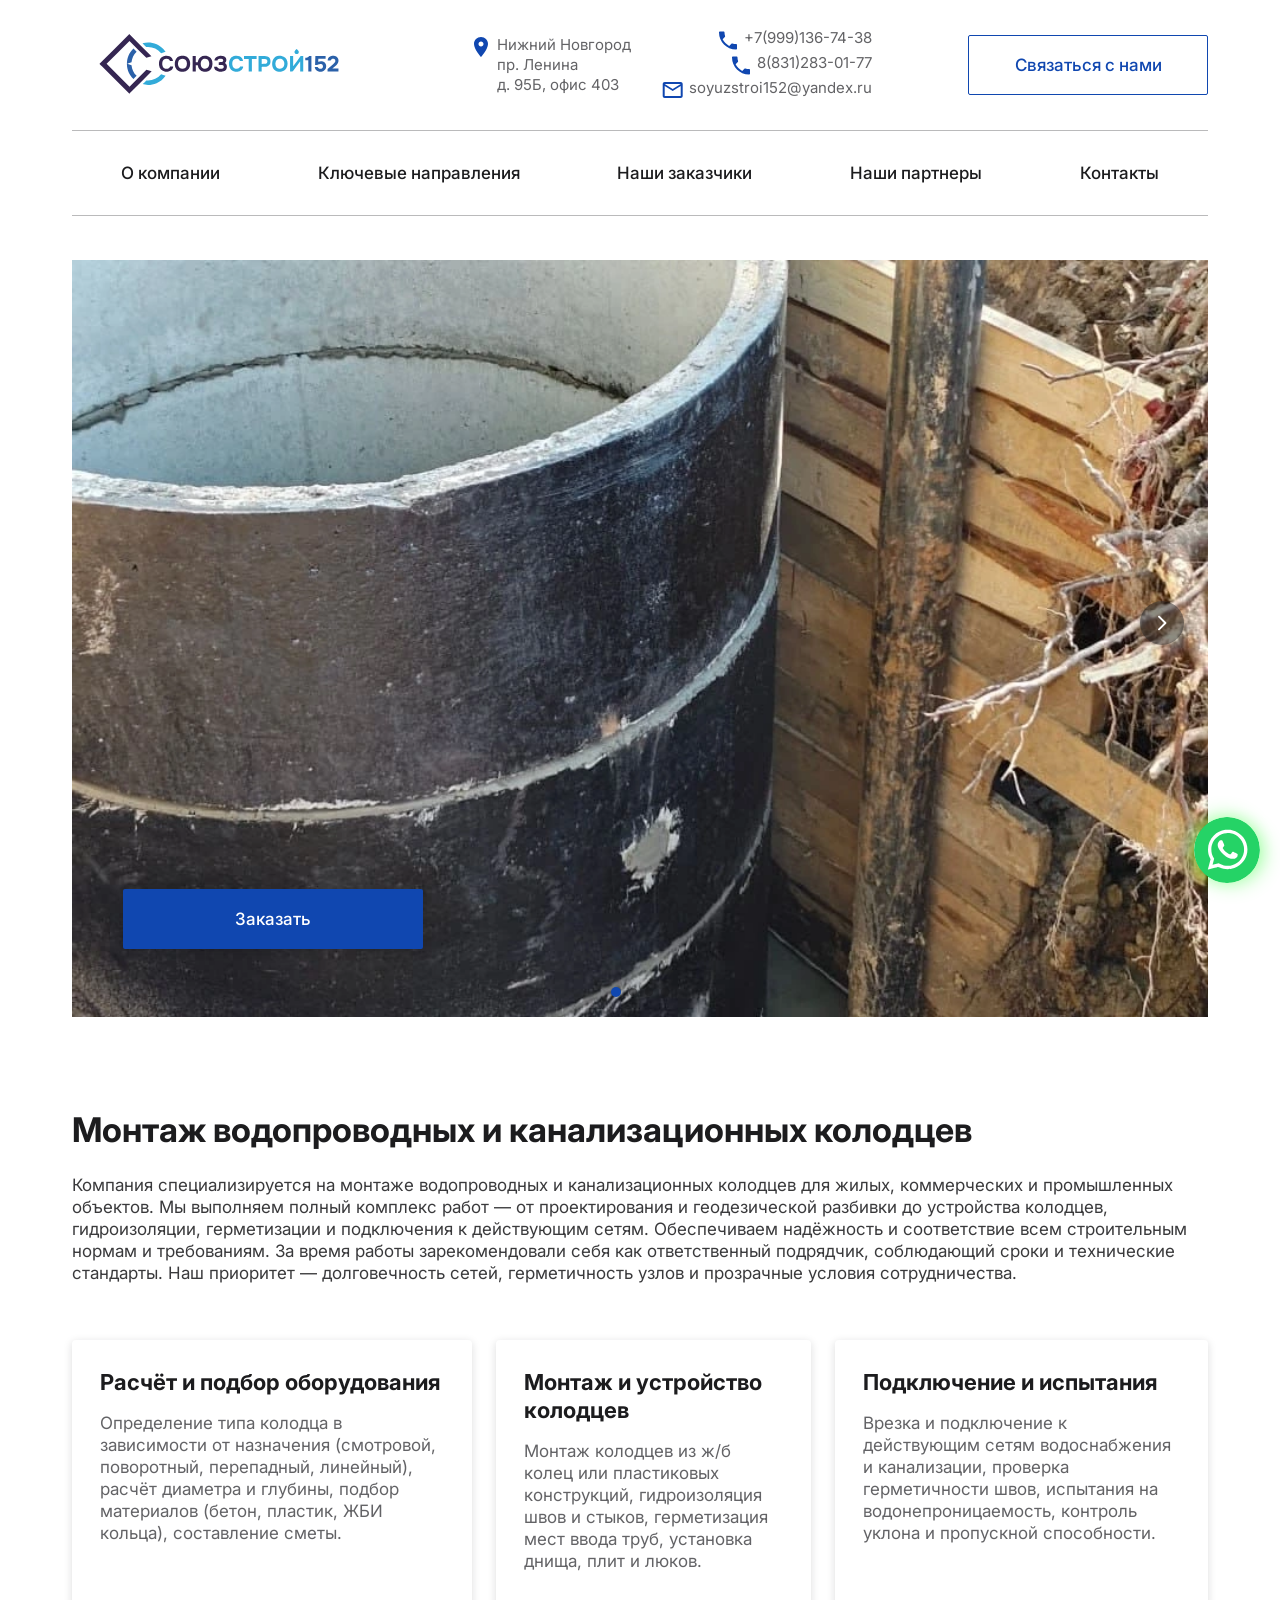
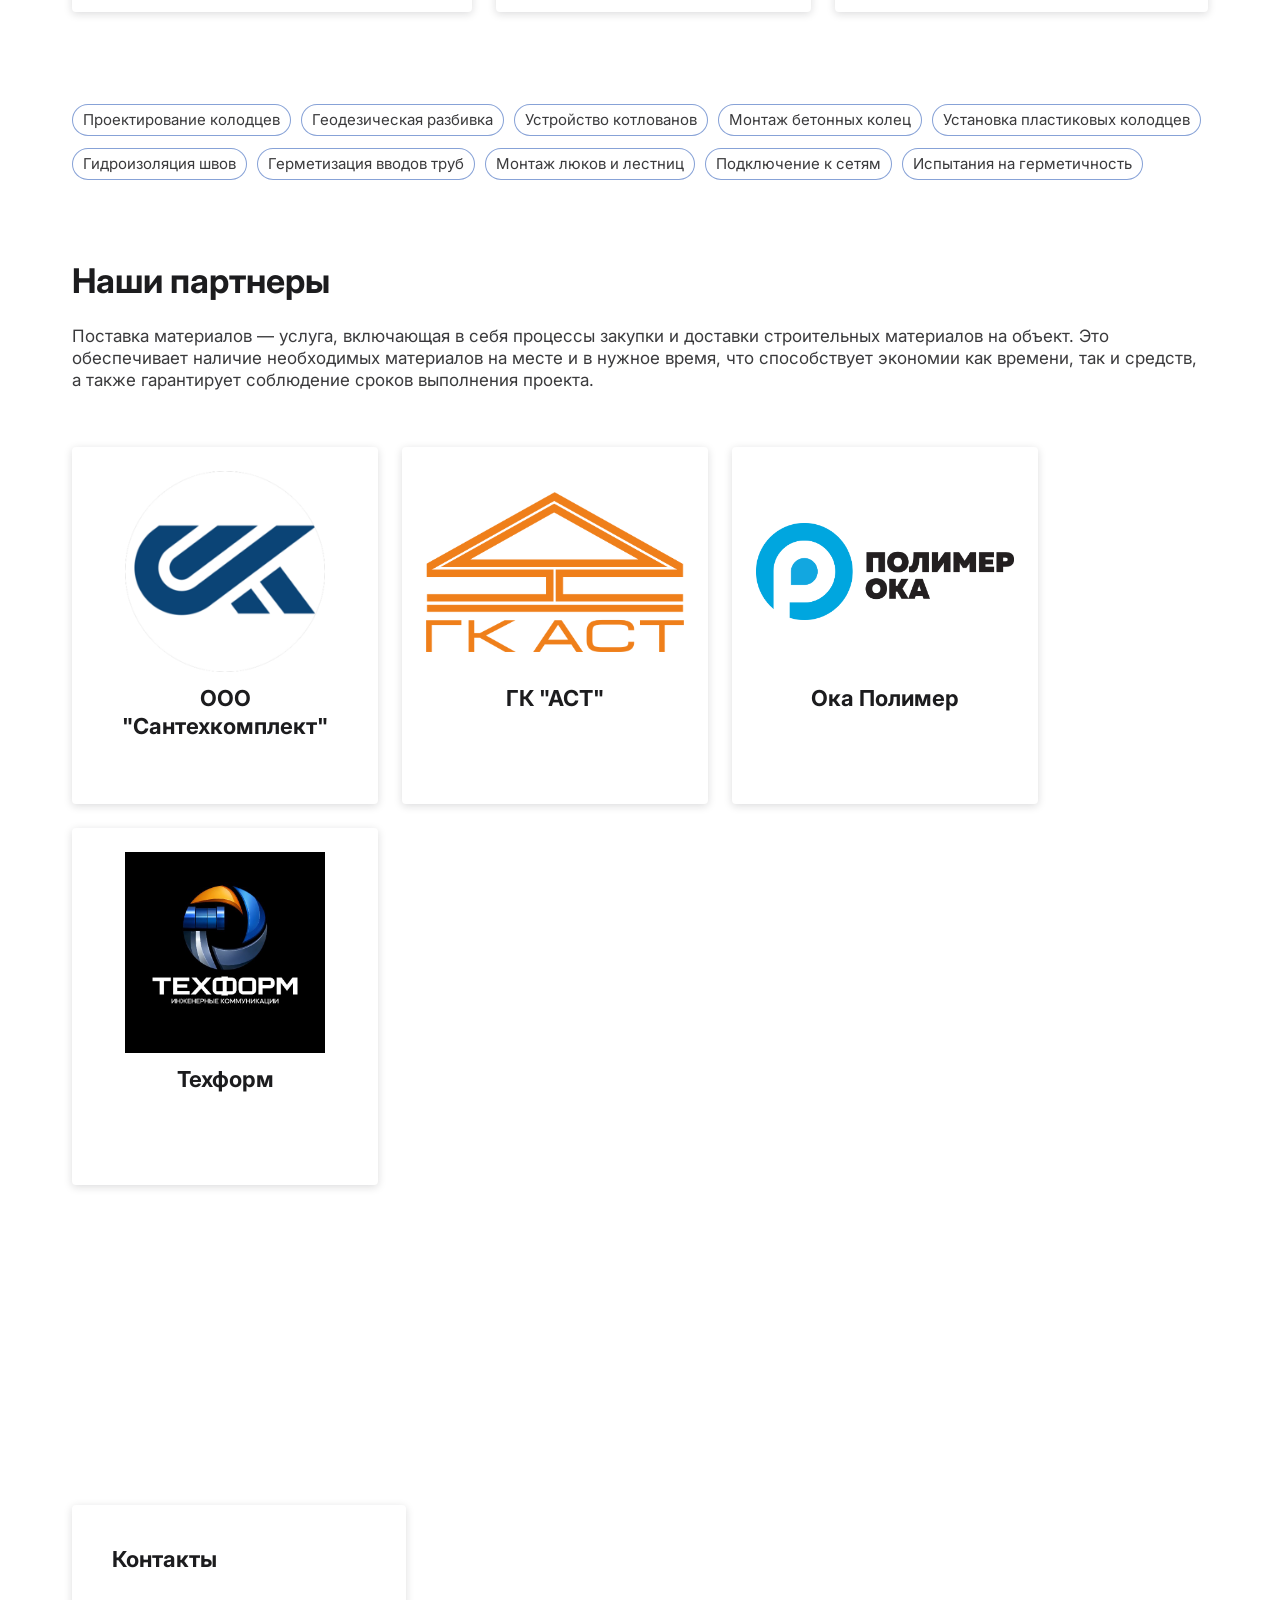
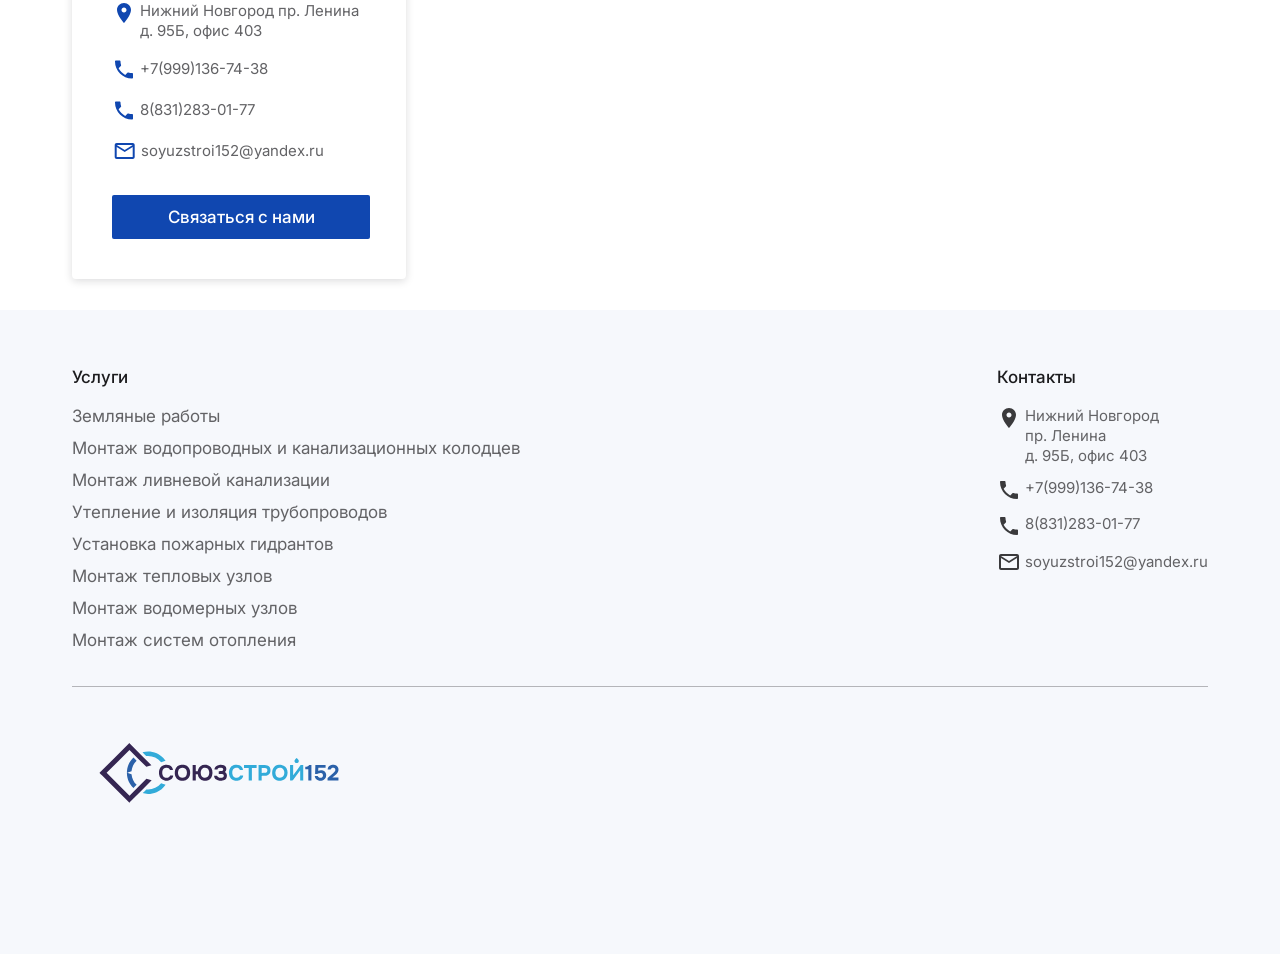
==== commit 90f0994f: "update phone" ====
--- a/montazh-kolodtsev.html
+++ b/montazh-kolodtsev.html
@@ -8,12 +8,12 @@
 
     <!-- Primary Meta Tags (для поисковых систем) -->
    <title>СоюзСтрой152 | Монтаж канализационных колодцев в Нижнем Новгороде</title>
-    <meta name="description" content="Профессиональный монтаж канализационных колодцев в Нижнем Новгороде. Смотровые, поворотные, перепадные, линейные колодцы. Бетонные, пластиковые, ЖБИ изделия. Гидроизоляция, герметизация, подключение к наружной канализации. Работаем с частными и промышленными объектами. +7(920)020-62-77">    
+    <meta name="description" content="Профессиональный монтаж канализационных колодцев в Нижнем Новгороде. Смотровые, поворотные, перепадные, линейные колодцы. Бетонные, пластиковые, ЖБИ изделия. Гидроизоляция, герметизация, подключение к наружной канализации. Работаем с частными и промышленными объектами. +7(999)136-74-38">    
     <meta name="robots" content="index, follow">
     <meta name="author" content="СоюзСтрой152">
     <!-- Open Graph Meta Tags -->
    <meta property="og:title" content="СоюзСтрой152 | Монтаж канализационных колодцев в Нижнем Новгороде">
-    <meta property="og:description" content="Профессиональный монтаж канализационных колодцев в Нижнем Новгороде. Смотровые, поворотные, перепадные, линейные колодцы. Бетонные, пластиковые, ЖБИ изделия. Гидроизоляция, герметизация, подключение к наружной канализации. Работаем с частными и промышленными объектами. +7(920)020-62-77">    
+    <meta property="og:description" content="Профессиональный монтаж канализационных колодцев в Нижнем Новгороде. Смотровые, поворотные, перепадные, линейные колодцы. Бетонные, пластиковые, ЖБИ изделия. Гидроизоляция, герметизация, подключение к наружной канализации. Работаем с частными и промышленными объектами. +7(999)136-74-38">    
     <meta name="robots" content="index, follow">
     <meta property="og:image" content="https://www.soyuzstroi152.ru/assets/banners/Banner7.webp">
     <meta property="og:image:alt" content="СоюзСтрой152 - Монтаж канализационных колодцев в Нижнем Новгороде">
@@ -26,7 +26,7 @@
     <meta name="twitter:card" content="summary_large_image">
     <meta name="twitter:title" content="СоюзСтрой152">
     <meta name="twitter:description"
-        content="Профессиональный монтаж канализационных колодцев в Нижнем Новгороде. Смотровые, поворотные, перепадные, линейные колодцы. Бетонные, пластиковые, ЖБИ изделия. Гидроизоляция, герметизация, подключение к наружной канализации. Работаем с частными и промышленными объектами. +7(920)020-62-77">    
+        content="Профессиональный монтаж канализационных колодцев в Нижнем Новгороде. Смотровые, поворотные, перепадные, линейные колодцы. Бетонные, пластиковые, ЖБИ изделия. Гидроизоляция, герметизация, подключение к наружной канализации. Работаем с частными и промышленными объектами. +7(999)136-74-38">    
     <meta name="robots" content="index, follow">
     <meta name="twitter:image" content="https://www.soyuzstroi152.ru/assets/banners/Banner7.webp">
     <meta name="twitter:url" content="https://www.soyuzstroi152.ru">
@@ -97,8 +97,8 @@
                     <div class="contacts-col-right" style="align-items: flex-end">
                         <div class="contacts-item">
                             <img src="assets/Phone.svg" alt="phone">
-                            <span href="tel:+79200206277"  class="contact-info">
-                                +7(920)020-62-77
+                            <span href="tel:+79991367438"  class="contact-info">
+                                +7(999)136-74-38
                             </span>
                         </div>
                         <div class="contacts-item">
@@ -114,7 +114,7 @@
                     </div>
                 </div>
             </div>
-                <a class="header-button" href="tel:+7(920)020-62-77">
+                <a class="header-button" href="tel:+79991367438">
                     Связаться с нами
                 </a>
                 <div class="burger-menu">
@@ -144,7 +144,7 @@
                             <div class="contacts-item1">
                                 <img src="assets/Phone.svg" alt="phone" width="20">
                                 <h5>
-                                    +7(920)020-62-77
+                                    +7(999)136-74-38
                                 </h5>
                             </div>
                             <div class="contacts-item1">
@@ -153,7 +153,7 @@
                             </div>
                         </div>
                         <a class="menu-button"
-                            href="tel:+7(920)020-62-77">Связаться
+                            href="tel:+79991367438">Связаться
                             с нами</a>
                     </div>
                 </div>
@@ -354,7 +354,7 @@
                 </div>
                 <div class="contacts-item1">
                     <img class="contact-icon" src="assets/Phone.svg" alt="phone">
-                    <span class="contact-info">+7920020-62-77</span>
+                    <span class="contact-info">+7(999)136-74-38</span>
                 </div>
                  <div class="contacts-item1">
                     <img class="contact-icon" src="assets/Phone.svg" alt="phone">
@@ -365,7 +365,7 @@
                     <span class="contact-info">soyuzstroi152@yandex.ru</span>
                 </div>
             </div>
-            <a class="button3" href="tel:+7(920)020-62-77">Связаться с нами</a>
+            <a class="button3" href="tel:+79991367438">Связаться с нами</a>
         </div>
     </div>
     <iframe id="contacts" title="yandex-map" class="map" 
@@ -399,7 +399,7 @@
                     <a class="links" href="https://www.soyuzstroi152.ru/montazh-livnevoi-kanalizacii">Монтаж ливневой канализации</a>
                     <a class="links" href="https://www.soyuzstroi152.ru/uteplenie-i-izolyacia">Утепление и изоляция трубопроводов</a>
                     <a class="links" href="https://www.soyuzstroi152.ru/ustanovka-pozharnih-gidrantov">Установка пожарных гидрантов</a>
-                    <a class="links" href="https://www.soyuzstroi152.ru/">Монтаж тепловых узлов</a>
+                    <a class="links" href="https://www.soyuzstroi152.ru/teplovie-uzli">Монтаж тепловых узлов</a>
                     <a class="links" href="https://www.soyuzstroi152.ru/">Монтаж водомерных узлов</a>
                     <a class="links" href="https://www.soyuzstroi152.ru/">Монтаж систем отопления</a>
                 </div>
@@ -414,7 +414,7 @@
                     </div>
                     <div class="item">
                         <img src="assets/phone-footer.svg" alt="phone">
-                        <span class="contact-info">+7(920)020-62-77 </span>
+                        <span class="contact-info">+7(999)136-74-38 </span>
                     </div>
                     <div class="item">
                         <img src="assets/phone-footer.svg" alt="phone">
@@ -473,7 +473,7 @@
                             <a class="links" href="https://www.soyuzstroi152.ru/montazh-livnevoi-kanalizacii">Монтаж ливневой канализации</a>
                             <a class="links" href="https://www.soyuzstroi152.ru/uteplenie-i-izolyacia">Утепление и изоляция трубопроводов</a>
                             <a class="links" href="https://www.soyuzstroi152.ru/ustanovka-pozharnih-gidrantov">Установка пожарных гидрантов</a>
-                            <a class="links" href="https://www.soyuzstroi152.ru/">Монтаж тепловых узлов</a>
+                            <a class="links" href="https://www.soyuzstroi152.ru/teplovie-uzli">Монтаж тепловых узлов</a>
                             <a class="links" href="https://www.soyuzstroi152.ru/">Монтаж водомерных узлов</a>
                             <a class="links" href="https://www.soyuzstroi152.ru/">Монтаж систем отопления</a>
                         </div>
@@ -487,12 +487,12 @@
                     </div>
                     <div class="item">
                         <img src="assets/phone-footer.svg" alt="phone" width="20">
-                        <span class="contact-info">+7-920-020-62-77
+                        <span class="contact-info">+7-999-136-74-38
                             (Отдел логистики)</span>
                     </div>
                     <div class="item">
                         <img src="assets/phone-footer.svg" alt="phone" width="20">
-                        <span class="contact-info">+7-920-020-62-77
+                        <span class="contact-info">+7-999-136-74-38
                             (Отдел спецтехники)</span>
                     </div>
                     <div class="item">
@@ -510,7 +510,7 @@
                         <img src="assets/instagram.svg" alt="instagram" width="40">
                     </a> -->
                     <a class="social-network"
-                        href="https://api.whatsapp.com/send/?phone=79200206277&text&type=phone_number&app_absent=0"
+                        href="https://api.whatsapp.com/send/?phone=79991367438&text&type=phone_number&app_absent=0"
                         target="_blank">
                         <img src="assets/whatsapp.svg" alt="whatsapp" width="40">
                     </a>
@@ -541,7 +541,7 @@
                     <label>Номер телефона</label>
                     <input type="tel" id="phone" name="phone" required
                         pattern="\+?\d{1,3}?\s?\(?\d{3}\)?\s?\d{3}[-\s]?\d{2}[-\s]?\d{2}"
-                        placeholder="+7(920)-020-62-77">
+                        placeholder="+7(999)136-74-38">
                 </div>
                 <div class="modal-item">
                     <label>Комментарий</label>
